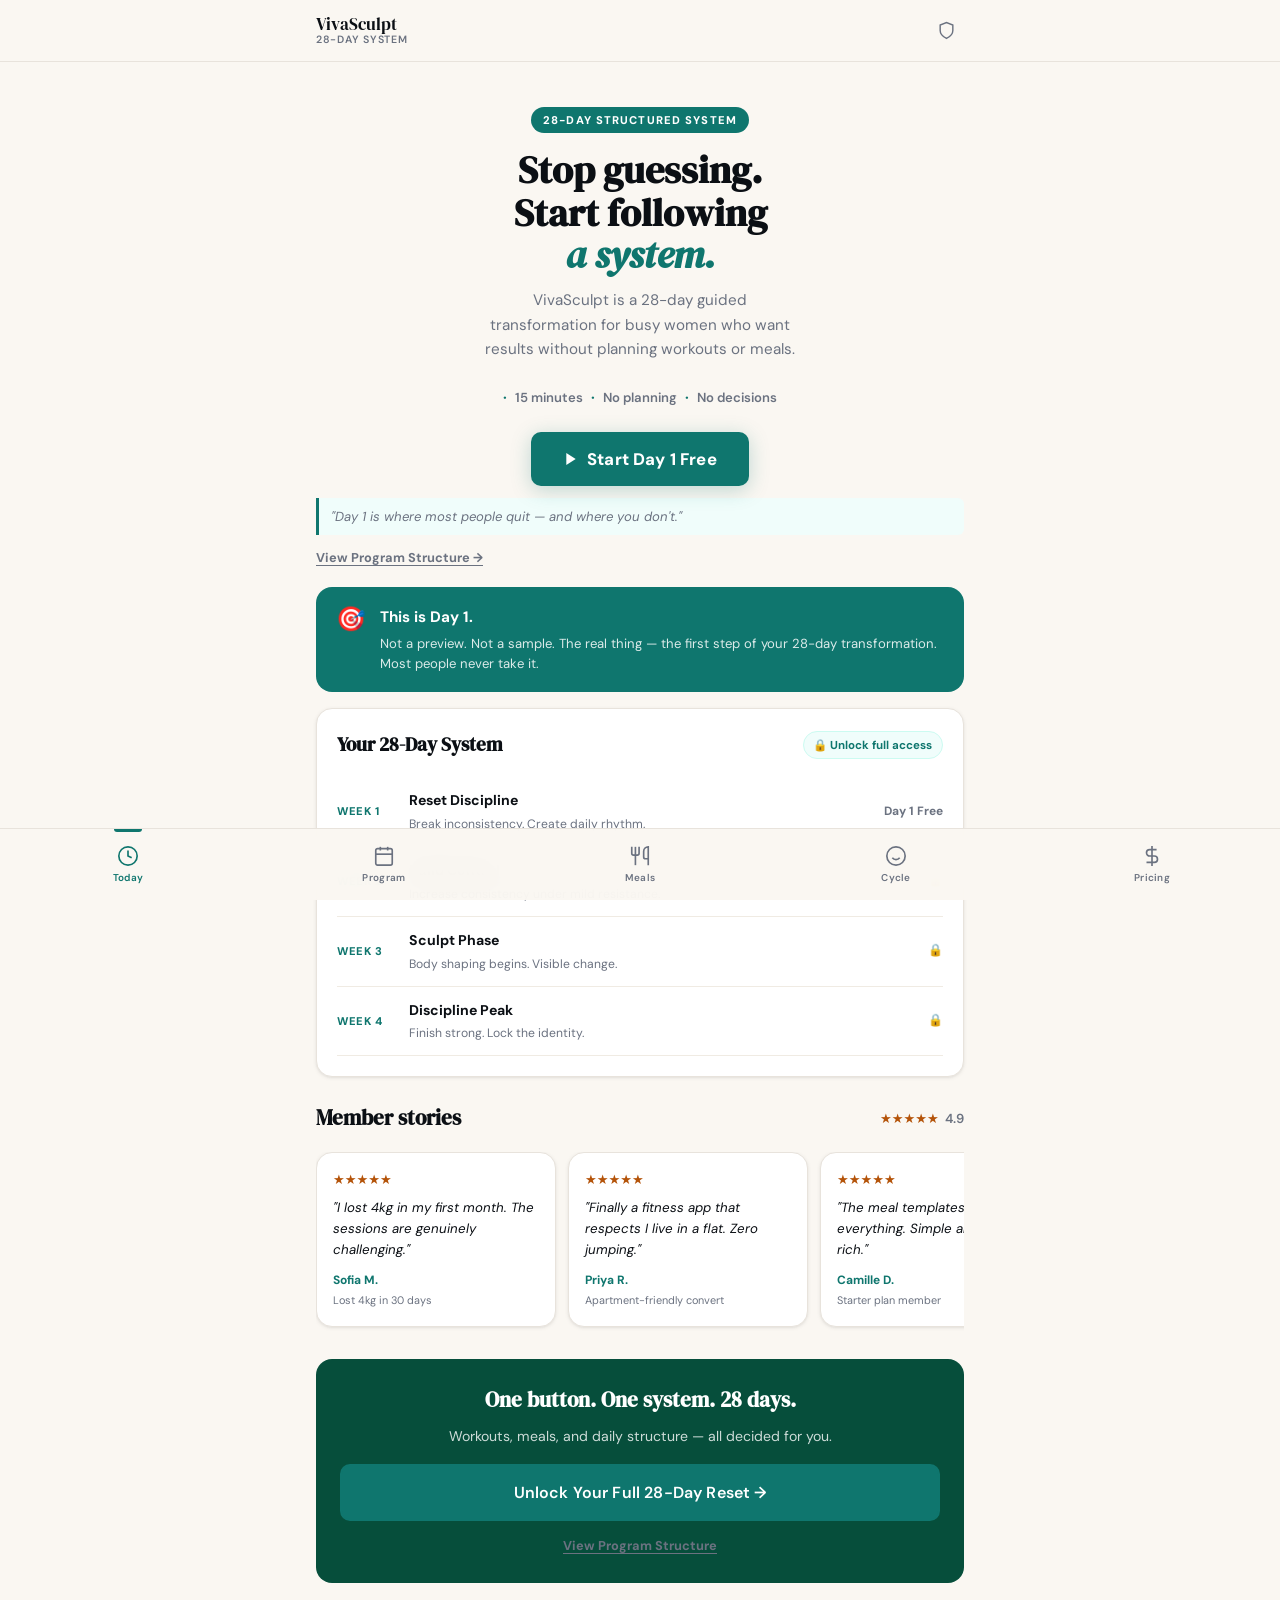
==== index.html @ a037b0b1 "Switching from emojis to image-based player" ====
<!DOCTYPE html>
<html lang="en">
<head>
  <meta charset="UTF-8" />
  <meta name="viewport" content="width=device-width, initial-scale=1.0, viewport-fit=cover" />
  <meta name="description" content="VivaSculpt Studio — 28-day guided body reset system for busy women." />
  <meta name="theme-color" content="#0F766E" />
  <meta name="apple-mobile-web-app-capable" content="yes" />
  <meta name="apple-mobile-web-app-status-bar-style" content="default" />
  <meta name="apple-mobile-web-app-title" content="VivaSculpt" />
  <link rel="manifest" href="manifest.webmanifest" />
  <link rel="apple-touch-icon" href="icons/icon-192.png" />
  <link rel="icon" type="image/png" href="icons/icon-192.png" />
  <link rel="shortcut icon" href="favicon.ico" />
  <link rel="preconnect" href="https://fonts.googleapis.com" />
  <link rel="preconnect" href="https://fonts.gstatic.com" crossorigin />
  <link href="https://fonts.googleapis.com/css2?family=DM+Sans:ital,opsz,wght@0,9..40,300;0,9..40,400;0,9..40,500;0,9..40,600;1,9..40,300&family=DM+Serif+Display:ital@0;1&display=swap" rel="stylesheet" />
  <link rel="stylesheet" href="styles.css" />
  <script async src="https://www.googletagmanager.com/gtag/js?id=G-6F484WZT92"></script>
  <script>window.dataLayer=window.dataLayer||[];function gtag(){dataLayer.push(arguments);}gtag('js',new Date());gtag('config','G-6F484WZT92');</script>
  <title>VivaSculpt Studio — 28-Day Body Reset System</title>
</head>
<body>

  <div id="pwa-banner" class="pwa-banner hidden">
    <div class="pwa-banner-inner">
      <img src="icons/icon-192.png" alt="" class="pwa-icon" aria-hidden="true" />
      <div class="pwa-text">
        <strong>Add to Home Screen</strong>
        <span id="pwa-ios-instructions" style="display:none">Tap <b>Share</b> ↑ then <b>"Add to Home Screen"</b></span>
        <span class="pwa-sub">Install for the best experience</span>
      </div>
      <button class="pwa-install-btn" id="pwa-install-btn">Install</button>
      <button class="pwa-dismiss" id="pwa-dismiss" aria-label="Dismiss">✕</button>
    </div>
  </div>

  <div id="trial-banner" class="trial-banner hidden" role="alert" aria-live="polite"></div>

  <header class="app-header">
    <div class="header-inner">
      <div class="logo">
        <img src="icons/icon-192.png" alt="VivaSculpt logo" style="width:44px;height:44px;object-fit:contain;display:block;border-radius:6px;flex-shrink:0;" onerror="this.style.display='none'" aria-hidden="true" />
        <div class="logo-text">
          <span class="logo-name">VivaSculpt</span>
          <span class="logo-tag">28-Day System</span>
        </div>
      </div>
      <div class="header-right">
        <div id="header-plan-badge" class="header-plan-badge hidden"></div>
        <button class="btn-icon" id="btn-security" aria-label="Security info">
          <svg width="19" height="19" viewBox="0 0 24 24" fill="none" stroke="currentColor" stroke-width="1.8" aria-hidden="true"><path d="M12 22s8-4 8-10V5l-8-3-8 3v7c0 6 8 10 8 10z"/></svg>
        </button>
      </div>
    </div>
  </header>

  <main class="app-main">

    <!-- TODAY -->
    <section id="tab-today" class="tab-section active" aria-label="Today">

      <!-- FREE VIEW -->
      <div id="free-today">
        <div class="hero-section">
          <div class="hero-eyebrow-tag">28-Day Structured System</div>
          <h1 class="hero-title">Stop guessing.<br>Start following<br><em>a system.</em></h1>
          <p class="hero-sub">VivaSculpt is a 28-day guided transformation for busy women who want results without planning workouts or meals.</p>

          <!-- Commitment hook -->
          <div class="commitment-hook">
            <span class="hook-dot">·</span> 15 minutes
            <span class="hook-dot">·</span> No planning
            <span class="hook-dot">·</span> No decisions
          </div>

          <!-- PRIMARY CTA -->
          <button class="btn-hero" id="btn-free-start">
            <svg width="16" height="16" viewBox="0 0 24 24" fill="currentColor" aria-hidden="true"><polygon points="5,3 19,12 5,21"/></svg>
            Start Day 1 Free
          </button>

          <!-- Identity framing -->
          <p class="hero-identity">"Day 1 is where most people quit — and where you don't."</p>

          <!-- Secondary CTA -->
          <button class="btn-secondary-cta" onclick="switchTab('program')">View Program Structure →</button>
        </div>

        <!-- Day 1 identity block -->
        <div class="day1-identity-block">
          <div class="d1-icon">🎯</div>
          <div class="d1-text">
            <strong>This is Day 1.</strong>
            <p>Not a preview. Not a sample. The real thing — the first step of your 28-day transformation. Most people never take it.</p>
          </div>
        </div>

        <div class="system-preview card">
          <div class="system-preview-header">
            <h2>Your 28-Day System</h2>
            <span class="lock-badge">🔒 Unlock full access</span>
          </div>
          <div id="week-previews"></div>
        </div>

        <div class="reviews-section">
          <div class="reviews-header">
            <h2 class="reviews-title">Member stories</h2>
            <div class="reviews-rating">★★★★★ <span>4.9</span></div>
          </div>
          <div class="reviews-track" id="reviews-track-free"></div>
        </div>

        <div class="cta-block">
          <h3>One button. One system. 28 days.</h3>
          <p>Workouts, meals, and daily structure — all decided for you.</p>
          <button class="btn-primary" onclick="switchTab('pricing')" style="width:100%;margin-top:1rem;padding:1rem;font-size:1rem;">
            Unlock Your Full 28-Day Reset →
          </button>
          <button class="btn-secondary-cta" onclick="switchTab('program')" style="margin-top:.6rem;width:100%">View Program Structure</button>
        </div>
      </div>

      <!-- PAID VIEW -->
      <div id="paid-today" class="hidden">

        <!-- Identity bar -->
        <div id="identity-bar" class="identity-bar"></div>

        <!-- Re-entry banner -->
        <div id="re-entry-banner" class="re-entry-banner hidden">
          <span style="font-size:1.4rem">💪</span>
          <div style="flex:1">
            <strong>Welcome back.</strong>
            <p id="re-entry-msg" style="font-size:.8rem;color:var(--text-muted);margin-top:.1rem">Pick up where you left off.</p>
          </div>
          <button onclick="document.getElementById('re-entry-banner').classList.add('hidden')" style="background:none;border:none;color:var(--emerald);font-weight:700;cursor:pointer;font-family:inherit;font-size:.85rem;white-space:nowrap">Resume →</button>
        </div>

        <!-- Progress -->
        <div class="progress-header">
          <div class="progress-meta">
            <span id="progress-day-label" class="progress-day">Day 1 of 28</span>
            <span id="progress-pct" class="progress-pct">0%</span>
          </div>
          <div class="progress-bar-wrap"><div class="progress-bar-fill" id="progress-bar-fill" style="width:0%"></div></div>
          <div class="week-label" id="week-label">Week 1 — Reset Discipline</div>
        </div>

        <!-- Streak -->
        <div class="streak-bar" id="streak-bar">
          <span class="streak-fire">🔥</span>
          <span id="streak-count">0</span>
          <span class="streak-text">days disciplined</span>
          <span id="missed-warning" class="missed-warning hidden">⚠️ Don't break your streak today</span>
        </div>

        <!-- Mission card -->
        <div class="mission-card" id="mission-card">
          <div class="mission-header">
            <div class="mission-day-num" id="mission-day-num">Day 1</div>
            <div class="mission-week-tag" id="mission-week-tag">Week 1 · Reset</div>
          </div>
          <div class="mission-title" id="mission-title">Full Body Reset</div>
          <div class="mission-meta">
            <span id="mission-duration">20 min</span>
            <span class="mission-dot">·</span>
            <span id="mission-tag">Full Body</span>
            <span class="mission-dot">·</span>
            <span id="mission-rounds">3 rounds</span>
          </div>
          <div class="mission-moves" id="mission-moves"></div>
          <div class="mission-meal" id="mission-meal"></div>
          <div class="mission-actions">
            <button class="btn-mission-start" id="btn-mission-start">
              <svg width="18" height="18" viewBox="0 0 24 24" fill="currentColor" aria-hidden="true"><polygon points="5,3 19,12 5,21"/></svg>
              Start Today's Session
            </button>
            <button class="btn-done-day" id="btn-done-day">✓ Mark as Done</button>
          </div>
        </div>

        <!-- Recovery day -->
        <div class="recovery-card hidden" id="recovery-card">
          <div class="recovery-icon">🧘</div>
          <div class="recovery-title" id="recovery-title">Active Recovery</div>
          <div class="recovery-desc" id="recovery-desc"></div>
          <div class="mission-meal" id="recovery-meal"></div>
          <button class="btn-done-day" id="btn-done-recovery" style="margin-top:1rem;width:100%">✓ Recovery Complete</button>
        </div>

        <!-- Completed state -->
        <div class="completed-card hidden" id="completed-card">
          <div style="font-size:3rem;margin-bottom:.5rem">✅</div>
          <div class="completed-title">Done for today.</div>
          <div class="completed-sub" id="completed-sub">Come back tomorrow.</div>
          <div class="streak-reward" id="streak-reward"></div>
        </div>

        <!-- Locked future days -->
        <div class="locked-preview" id="locked-preview"></div>
      </div>
    </section>

    <!-- PROGRAM -->
    <section id="tab-program" class="tab-section" aria-label="28-Day Program" hidden>
      <div class="section-hero">
        <div class="hero-eyebrow">The full system</div>
        <h1 class="section-title">28-Day<br><em>Program</em></h1>
        <p class="section-sub">One day. One mission. One path.</p>
      </div>
      <div id="program-view"></div>
    </section>

    <!-- MEALS -->
    <section id="tab-meals" class="tab-section" aria-label="Meals" hidden>
      <div class="section-hero">
        <div class="hero-eyebrow">Today's fuel</div>
        <h1 class="section-title">Meals</h1>
        <p class="section-sub">Protein-forward. Decided for you.</p>
      </div>
      <div class="safety-note" role="note"><strong>⚕️ Not medical advice.</strong> General wellness templates. Consult a healthcare professional for personalised nutrition guidance.</div>
      <div id="today-meal-highlight" class="card" style="margin-bottom:1rem;display:none"></div>
      <div class="plan-tabs" role="tablist">
        <button class="plan-tab active" data-plan="starter" role="tab">Starter Meals</button>
        <button class="plan-tab" data-plan="pro" role="tab">Pro Meals <span class="pro-only-tag">Pro</span></button>
      </div>
      <div id="meals-starter" class="meals-panel">
        <div class="meals-grid" id="meals-grid-starter"></div>
        <button class="btn-primary" id="btn-grocery-starter" style="width:100%;margin-top:.75rem">Generate Grocery List</button>
        <div class="card" id="grocery-list-starter" hidden></div>
      </div>
      <div id="meals-pro" class="meals-panel hidden">
        <div class="pro-gate" id="pro-meal-gate">
          <div class="pro-gate-icon">🌿</div>
          <h3>Pro 7-Day Meal Plans</h3>
          <p>28-day rotating menus with full macros and prep guides.</p>
          <button class="btn-primary" id="btn-upgrade-meals" style="margin-top:1rem">Upgrade to Pro — $29/mo</button>
        </div>
        <div id="meals-pro-content" class="hidden">
          <div class="meals-grid" id="meals-grid-pro"></div>
          <button class="btn-primary" id="btn-grocery-pro" style="width:100%;margin-top:.75rem">Generate Weekly Grocery List</button>
          <div class="card" id="grocery-list-pro" hidden></div>
        </div>
      </div>
      <div class="card fasting-card">
        <h3>🌙 Optional Gentle Fasting</h3>
        <p class="fasting-intro">Completely optional. Never force it.</p>
        <div class="fasting-table">
          <div class="fasting-row"><span class="fasting-week">Week 1</span><span class="fasting-window">12:12</span><span class="fasting-desc">Gentle entry</span></div>
          <div class="fasting-row"><span class="fasting-week">Week 2</span><span class="fasting-window">14:10</span><span class="fasting-desc">Extended window</span></div>
          <div class="fasting-row"><span class="fasting-week">Week 3+</span><span class="fasting-window">16:8</span><span class="fasting-desc">Only if earlier weeks felt easy</span></div>
        </div>
      </div>
    </section>

    <!-- CYCLE -->
    <section id="tab-cycle" class="tab-section" aria-label="Cycle" hidden>
      <div class="section-hero">
        <div class="hero-eyebrow">Know your body</div>
        <h1 class="section-title">Cycle<br><em>Calendar</em></h1>
        <p class="section-sub">Track your period. Predict your phases.</p>
      </div>
      <div id="current-phase-banner" class="current-phase-banner cpb-unknown">
        <div class="cpb-icon">📅</div>
        <div class="cpb-body"><div class="cpb-phase-name">No cycle data yet</div><div class="cpb-phase-desc">Tap days below to mark your period start.</div></div>
      </div>
      <div class="cycle-stats">
        <div class="cycle-stat"><div class="cycle-stat-num" id="stat-cycles">–</div><div class="cycle-stat-lbl">Cycles tracked</div></div>
        <div class="cycle-stat"><div class="cycle-stat-num" id="stat-cycle-len">–</div><div class="cycle-stat-lbl">Avg length</div></div>
        <div class="cycle-stat"><div class="cycle-stat-num" id="stat-marked">0</div><div class="cycle-stat-lbl">Days marked</div></div>
      </div>
      <div class="card" style="padding:1.25rem">
        <p class="cal-instructions">Tap any day to mark it as a period day 🩸 — tap again to unmark</p>
        <div class="cal-nav">
          <button class="cal-nav-btn" id="cal-prev" aria-label="Previous month"><svg width="16" height="16" viewBox="0 0 24 24" fill="none" stroke="currentColor" stroke-width="2.5" aria-hidden="true"><polyline points="15,18 9,12 15,6"/></svg></button>
          <div class="cal-month-label" id="cal-month-label">Month</div>
          <button class="cal-nav-btn" id="cal-next" aria-label="Next month"><svg width="16" height="16" viewBox="0 0 24 24" fill="none" stroke="currentColor" stroke-width="2.5" aria-hidden="true"><polyline points="9,18 15,12 9,6"/></svg></button>
        </div>
        <div class="cal-dow"><div class="cal-dow-item">Mo</div><div class="cal-dow-item">Tu</div><div class="cal-dow-item">We</div><div class="cal-dow-item">Th</div><div class="cal-dow-item">Fr</div><div class="cal-dow-item">Sa</div><div class="cal-dow-item">Su</div></div>
        <div class="cal-grid" id="cal-grid" role="grid"></div>
        <div class="phase-legend">
          <div class="legend-item"><div class="legend-dot marked"></div> Period (marked)</div>
          <div class="legend-item"><div class="legend-dot menstrual"></div> Menstrual</div>
          <div class="legend-item"><div class="legend-dot follicular"></div> Follicular</div>
          <div class="legend-item"><div class="legend-dot ovulation"></div> Ovulation</div>
          <div class="legend-item"><div class="legend-dot luteal"></div> Luteal</div>
        </div>
        <button id="cal-reset" style="margin-top:.85rem;width:100%;padding:.55rem;font-size:.75rem;color:var(--text-muted);background:none;border:1px solid var(--border);border-radius:var(--radius-xs);cursor:pointer;font-family:inherit;">🗑 Clear all cycle data</button>
      </div>
      <div class="next-period-card" id="next-period-card" style="display:none">
        <div class="npc-icon">🩸</div>
        <div><div class="npc-label">Next period predicted</div><div class="npc-date" id="npc-date">–</div><div class="npc-days" id="npc-days">–</div></div>
      </div>
      <div class="safety-note" style="margin-top:1rem"><strong>Not medical advice.</strong> For personal energy planning only.</div>
    </section>

    <!-- PRICING -->
    <section id="tab-pricing" class="tab-section" aria-label="Pricing" hidden>
      <div class="section-hero">
        <div class="hero-eyebrow">Simple, honest pricing</div>
        <h1 class="section-title">Choose<br><em>Your Plan</em></h1>
        <p class="section-sub">Cancel anytime. No hidden fees.</p>
      </div>
      <div id="active-plan-card" class="card active-plan-card hidden"></div>

      <!-- Tier positioning labels -->
      <div class="tier-intro">
        <div class="tier-pill free">Free → Awareness + identity shift</div>
        <div class="tier-pill starter">Starter → Structure (discipline system)</div>
        <div class="tier-pill pro">Pro → Intelligence (adaptive system)</div>
      </div>

      <div class="pricing-grid">
        <!-- STARTER -->
        <div class="plan-card" id="plan-starter">
          <div class="plan-badge trial-badge">7‑day free trial</div>
          <div class="plan-name">Starter</div>
          <div class="plan-price">$14<span>/mo</span></div>
          <div class="plan-subtitle">28-Day Structured System</div>
          <ul class="plan-features">
            <li><span class="fc">✓</span> Full 28-day cycle</li>
            <li><span class="fc">✓</span> Daily workout + meals</li>
            <li><span class="fc">✓</span> Streak system</li>
            <li><span class="fc">✓</span> Basic progress tracking</li>
            <li><span class="fc">✓</span> Cycle 1 — Foundation Reset</li>
          </ul>
          <p class="plan-positioning">"Follow the system. No thinking required."</p>
          <div class="subscribe-btns">
            <a href="https://www.paypal.com/webapps/billing/plans/subscribe?plan_id=P-1DD23981LB678535ENHKLPHI" class="btn-primary btn-subscribe" onclick="if(typeof gtag!=='undefined')gtag('event','subscribe_click',{plan:'starter'})">Subscribe — $14/mo</a>
            <p class="pay-note">Powered by PayPal · Cancel anytime</p>
          </div>
        </div>

        <!-- PRO — DOMINANT -->
        <div class="plan-card plan-card--pro plan-card--featured" id="plan-pro">
          <div class="plan-badge pro-badge">⭐ Best value</div>
          <div class="plan-name">Pro</div>
          <div class="plan-price">$29<span>/mo</span></div>
          <div class="pro-highlight">Adaptive Transformation System</div>
          <ul class="plan-features">
            <li><span class="fc pro-fc">✓</span> Everything in Starter</li>
            <li><span class="fc pro-fc">✓</span> Cycles 2–5 unlocked</li>
            <li><span class="fc pro-fc">✓</span> Adaptive difficulty</li>
            <li><span class="fc pro-fc">✓</span> AI-style progression</li>
            <li><span class="fc pro-fc">✓</span> Discipline score system</li>
            <li><span class="fc pro-fc">✓</span> Dynamic cycle upgrades</li>
          </ul>
          <p class="plan-positioning">"Your body adapts. So does your system."</p>
          <div class="subscribe-btns">
            <a href="https://www.paypal.com/webapps/billing/plans/subscribe?plan_id=P-4UP82455HM149604SNHKLU3Y" class="btn-primary btn-subscribe" onclick="if(typeof gtag!=='undefined')gtag('event','subscribe_click',{plan:'pro'})">Subscribe — $29/mo</a>
            <p class="pay-note">Powered by PayPal · Cancel anytime</p>
          </div>
        </div>
      </div>
      <div class="pricing-legal">Subscriptions renew automatically. Cancel before renewal to avoid charges. Starter trial renews at $14/mo. Pro at $29/mo immediately. Payments via PayPal.</div>
      <div class="faq-section"><h3 class="faq-title">Common questions</h3><div id="faq-list"></div></div>
      <div class="footer-links">
        <button class="link-btn" data-modal="terms">Terms</button><span>·</span>
        <button class="link-btn" data-modal="privacy">Privacy</button><span>·</span>
        <button class="link-btn" data-modal="regional">Regional</button><span>·</span>
        <a href="manage-subscription.html" class="link-btn">Manage Subscription</a><span>·</span>
        <button class="link-btn" onclick="window.location.href='mailto:hello@vivasculptstudioapp.com'">Contact</button>
      </div>
      <div class="copyright-bar">© <span id="copy-year"></span> VivaSculpt Studio. All rights reserved.<br><span>vivasculptstudioapp.com</span></div>
    </section>

  </main>

  <!-- TAB BAR -->
  <nav class="tab-bar" aria-label="Main navigation">
    <button class="tab-btn active" data-tab="today" aria-current="page">
      <svg width="22" height="22" viewBox="0 0 24 24" fill="none" stroke="currentColor" stroke-width="1.8" aria-hidden="true"><circle cx="12" cy="12" r="10"/><polyline points="12,6 12,12 16,14"/></svg>
      <span>Today</span>
    </button>
    <button class="tab-btn" data-tab="program">
      <svg width="22" height="22" viewBox="0 0 24 24" fill="none" stroke="currentColor" stroke-width="1.8" aria-hidden="true"><rect x="3" y="4" width="18" height="18" rx="2"/><line x1="16" y1="2" x2="16" y2="6"/><line x1="8" y1="2" x2="8" y2="6"/><line x1="3" y1="10" x2="21" y2="10"/></svg>
      <span>Program</span>
    </button>
    <button class="tab-btn" data-tab="meals">
      <svg width="22" height="22" viewBox="0 0 24 24" fill="none" stroke="currentColor" stroke-width="1.8" aria-hidden="true"><path d="M3 2v7c0 1.1.9 2 2 2h4a2 2 0 002-2V2"/><path d="M7 2v20"/><path d="M21 15V2a5 5 0 00-5 5v6c0 1.1.9 2 2 2h3zm0 0v7"/></svg>
      <span>Meals</span>
    </button>
    <button class="tab-btn" data-tab="cycle">
      <svg width="22" height="22" viewBox="0 0 24 24" fill="none" stroke="currentColor" stroke-width="1.8" aria-hidden="true"><circle cx="12" cy="12" r="10"/><path d="M8 14s1.5 2 4 2 4-2 4-2"/><line x1="9" y1="9" x2="9.01" y2="9"/><line x1="15" y1="9" x2="15.01" y2="9"/></svg>
      <span>Cycle</span>
    </button>
    <button class="tab-btn" data-tab="pricing">
      <svg width="22" height="22" viewBox="0 0 24 24" fill="none" stroke="currentColor" stroke-width="1.8" aria-hidden="true"><line x1="12" y1="1" x2="12" y2="23"/><path d="M17 5H9.5a3.5 3.5 0 000 7h5a3.5 3.5 0 010 7H6"/></svg>
      <span>Pricing</span>
    </button>
  </nav>

  <!-- PRE-WORKOUT COMMITMENT MODAL -->
  <div id="modal-commitment" class="modal-overlay modal-center" role="dialog" aria-modal="true" hidden>
    <div class="modal-box commitment-box" style="text-align:center">
      <div class="modal-emerald-bar" style="margin:0 auto 1rem"></div>
      <div style="font-size:2.5rem;margin-bottom:.5rem">🎯</div>
      <h2 style="margin-bottom:.5rem">You're about to start.</h2>
      <p style="color:var(--text-muted);margin-bottom:1.25rem">Day 1 is where most people quit. You're not most people.</p>
      <div class="commitment-facts">
        <div class="cf-item"><span class="cf-icon">⏱</span><span>15 minutes</span></div>
        <div class="cf-item"><span class="cf-icon">🧠</span><span>No planning needed</span></div>
        <div class="cf-item"><span class="cf-icon">🏠</span><span>No equipment</span></div>
        <div class="cf-item"><span class="cf-icon">✅</span><span>One decision only</span></div>
      </div>
      <button class="btn-primary" id="btn-commit-start" style="width:100%;padding:1rem;font-size:1rem;margin-top:1.25rem">
        I'm ready. Start Day 1.
      </button>
      <button class="btn-outline" data-close="modal-commitment" style="width:100%;margin-top:.6rem">Not now</button>
    </div>
  </div>

  <!-- WORKOUT PLAYER -->
  <div id="modal-workout" class="modal-overlay" role="dialog" aria-modal="true" aria-label="Workout" hidden>
    <div class="workout-player">
      <div class="player-header">
        <div id="player-round" class="player-round">Round 1 / 3</div>
        <div class="player-controls-top">
          <button class="btn-icon" id="btn-audio" aria-label="Toggle audio" aria-pressed="true">
            <svg id="icon-audio-on" width="20" height="20" viewBox="0 0 24 24" fill="none" stroke="currentColor" stroke-width="2" aria-hidden="true"><polygon points="11,5 6,9 2,9 2,15 6,15 11,19 11,5"/><path d="M19.07 4.93a10 10 0 010 14.14M15.54 8.46a5 5 0 010 7.07"/></svg>
            <svg id="icon-audio-off" width="20" height="20" viewBox="0 0 24 24" fill="none" stroke="currentColor" stroke-width="2" aria-hidden="true" style="display:none"><polygon points="11,5 6,9 2,9 2,15 6,15 11,19 11,5"/><line x1="23" y1="9" x2="17" y2="15"/><line x1="17" y1="9" x2="23" y2="15"/></svg>
          </button>
          <button class="btn-icon" id="btn-end-workout" aria-label="End workout">
            <svg width="20" height="20" viewBox="0 0 24 24" fill="none" stroke="currentColor" stroke-width="2" aria-hidden="true"><line x1="18" y1="6" x2="6" y2="18"/><line x1="6" y1="6" x2="18" y2="18"/></svg>
          </button>
        </div>
      </div>
      <div class="player-phase" id="player-phase">WORK</div>
      <div class="player-timer-wrap">
        <svg class="timer-ring" viewBox="0 0 120 120" aria-hidden="true">
          <circle class="ring-bg" cx="60" cy="60" r="54"/>
          <circle class="ring-fg" id="ring-fg" cx="60" cy="60" r="54"/>
        </svg>
        <div id="player-time" class="player-time">40</div>
      </div>
      <div id="player-move" class="player-move">Loading...</div>
      <div id="player-mod" class="player-mod"></div>
      <div class="player-next"><span class="next-label">Next:</span><span id="player-next-move" class="next-move">–</span></div>
      <div class="player-actions">
        <button class="btn-outline" id="btn-next-move">Skip →</button>
        <button class="btn-primary" id="btn-pause">Pause</button>
      </div>
    </div>
  </div>

  <!-- WORKOUT COMPLETE -->
  <div id="modal-complete" class="modal-overlay" role="dialog" aria-modal="true" hidden>
    <div class="modal-box" style="text-align:center">
      <div class="modal-emerald-bar"></div>
      <div style="font-size:3rem;margin:1rem 0">💪</div>
      <h2>Session Complete!</h2>
      <p>Rest 5 minutes. Drink water. You showed up today.</p>
      <button class="btn-primary" id="btn-complete-done" style="width:100%;margin-top:1.5rem">✓ Mark Day as Done</button>
    </div>
  </div>

  <!-- DAY DONE CELEBRATION -->
  <div id="modal-day-done" class="modal-overlay modal-center" role="dialog" aria-modal="true" hidden>
    <div class="modal-box" style="text-align:center">
      <div class="modal-emerald-bar" style="margin:0 auto 1rem"></div>
      <div style="font-size:3rem;margin:.5rem 0">✅</div>
      <h2 id="day-done-title">Done for today.</h2>
      <p id="day-done-message" style="margin:.5rem 0 1rem;color:var(--text-muted)"></p>
      <div id="day-done-streak" style="font-size:1.2rem;font-weight:800;color:var(--emerald);margin-bottom:1.5rem"></div>
      <button class="btn-primary" data-close="modal-day-done" style="width:100%">Continue →</button>
    </div>
  </div>

  <!-- PAYWALL -->
  <div id="modal-paywall" class="modal-overlay modal-center" role="dialog" aria-modal="true" hidden>
    <div class="modal-box" style="text-align:center">
      <div class="modal-emerald-bar" style="margin:0 auto 1rem"></div>
      <div style="font-size:2rem;margin-bottom:.5rem">🔒</div>
      <h2>Continue your transformation</h2>
      <p style="margin:.5rem 0 1.5rem;color:var(--text-muted)">Unlock the full 28-day system — workouts, meals, and structure decided for you.</p>
      <button class="btn-primary" onclick="closeModal('modal-paywall');switchTab('pricing')" style="width:100%;margin-bottom:.75rem">Unlock Full 28-Day System →</button>
      <button class="btn-outline" data-close="modal-paywall" style="width:100%">Maybe later</button>
    </div>
  </div>

  <!-- SECURITY -->
  <div id="modal-security" class="modal-overlay" role="dialog" aria-modal="true" hidden>
    <div class="modal-box modal-scroll">
      <button class="modal-close" aria-label="Close" data-close="modal-security"><svg width="20" height="20" viewBox="0 0 24 24" fill="none" stroke="currentColor" stroke-width="2" aria-hidden="true"><line x1="18" y1="6" x2="6" y2="18"/><line x1="6" y1="6" x2="18" y2="18"/></svg></button>
      <div class="modal-emerald-bar"></div>
      <h2>Security &amp; Data</h2>
      <ul class="policy-list">
        <li><strong>No passwords stored.</strong> We never ask for or store passwords.</li>
        <li><strong>No card data.</strong> Payments handled exclusively by PayPal.</li>
        <li><strong>Minimal storage.</strong> Only progress and cycle data stored locally in your browser.</li>
        <li><strong>No ad trackers.</strong> Google Analytics only — no Facebook Pixel or ad networks.</li>
        <li><strong>HTTPS enforced.</strong> All traffic encrypted via TLS.</li>
      </ul>
    </div>
  </div>

  <!-- TERMS -->
  <div id="modal-terms" class="modal-overlay" role="dialog" aria-modal="true" hidden>
    <div class="modal-box modal-scroll">
      <button class="modal-close" aria-label="Close" data-close="modal-terms"><svg width="20" height="20" viewBox="0 0 24 24" fill="none" stroke="currentColor" stroke-width="2" aria-hidden="true"><line x1="18" y1="6" x2="6" y2="18"/><line x1="6" y1="6" x2="18" y2="18"/></svg></button>
      <div class="modal-emerald-bar"></div>
      <h2>Terms of Service</h2>
      <div class="policy-disclaimer">Review with qualified legal counsel before publishing commercially.</div>
      <div class="policy-body">
        <p><strong>Effective:</strong> 1 January 2025 · <strong>Contact:</strong> hello@vivasculptstudioapp.com</p>
        <h3>1. Acceptance</h3><p>By using VivaSculpt Studio you agree to these Terms.</p>
        <h3>2. Eligibility</h3><p>You must be 18+ or have verifiable parental consent.</p>
        <h3>3. Health &amp; Fitness Disclaimer</h3><p>All content is for general wellness only — <strong>not medical advice</strong>. Consult a healthcare professional before starting any new exercise or diet programme. You participate at your own risk.</p>
        <h3>4. Subscriptions &amp; Billing</h3><p>Starter: 7-day free trial, then $14/month. Pro: $29/month, no trial. All payments via PayPal. Cancel anytime before renewal. No refunds for partial periods unless required by applicable law.</p>
        <h3>5. Intellectual Property</h3>
        <p>All content on VivaSculpt Studio — including but not limited to the 28-day programme structure, workout sequences, meal templates, cycle system, brand name, logo, copy, design, and underlying software — is the exclusive intellectual property of VivaSculpt Studio and is protected by applicable copyright, trademark, and intellectual property laws.</p>
        <p>You are granted a limited, non-exclusive, non-transferable, revocable personal licence to use the Service for your own personal, non-commercial purposes only. You may not:</p>
        <ul class="policy-list">
          <li>Copy, reproduce, or distribute any content without prior written permission</li>
          <li>Resell, sublicense, or commercialise any part of the Service</li>
          <li>Screenshot, record, or share programme content for commercial purposes</li>
          <li>Create derivative works based on our content or system structure</li>
          <li>Reverse-engineer or attempt to replicate the VivaSculpt system</li>
          <li>Use our content to train AI models or automated systems</li>
        </ul>
        <p>Violations may result in immediate account termination and legal action. To request commercial licensing, contact hello@vivasculptstudioapp.com.</p>
        <h3>6. DMCA &amp; Copyright Infringement</h3><p>If you believe any content on this platform infringes your copyright, contact hello@vivasculptstudioapp.com with: (a) identification of the copyrighted work; (b) identification of the infringing material; (c) your contact information; (d) a statement of good faith belief; (e) a statement of accuracy under penalty of perjury.</p>
        <h3>7. Acceptable Use</h3><p>Do not reproduce, resell, or circumvent access controls.</p>
        <h3>8. Limitation of Liability</h3><p>To the fullest extent permitted by law, VivaSculpt Studio shall not be liable for indirect or consequential damages. Total liability capped at 3 months of payments.</p>
        <h3>9. Governing Law &amp; Disputes</h3><p>These Terms are governed by applicable law. Any dispute shall first be attempted to be resolved by good-faith negotiation via hello@vivasculptstudioapp.com before any formal proceedings.</p>
        <h3>10. Contact</h3><p>hello@vivasculptstudioapp.com</p>
      </div>
    </div>
  </div>

  <!-- PRIVACY -->
  <div id="modal-privacy" class="modal-overlay" role="dialog" aria-modal="true" hidden>
    <div class="modal-box modal-scroll">
      <button class="modal-close" aria-label="Close" data-close="modal-privacy"><svg width="20" height="20" viewBox="0 0 24 24" fill="none" stroke="currentColor" stroke-width="2" aria-hidden="true"><line x1="18" y1="6" x2="6" y2="18"/><line x1="6" y1="6" x2="18" y2="18"/></svg></button>
      <div class="modal-emerald-bar"></div>
      <h2>Privacy Policy</h2>
      <div class="policy-disclaimer">Review with qualified legal counsel before publishing commercially.</div>
      <div class="policy-body">
        <p><strong>Effective:</strong> 1 January 2025 · <strong>Contact:</strong> hello@vivasculptstudioapp.com</p>
        <h3>Data We Collect</h3><p>Via PayPal: name, email, subscription status. Locally: progress, streak, cycle data in your browser only. Google Analytics: anonymised usage data (no personal identifiers).</p>
        <h3>How We Use It</h3><p>To deliver the Service and improve the product. We do not sell your data.</p>
        <h3>Your Rights</h3><p>Access, correct, or delete your data: hello@vivasculptstudioapp.com. Response within 30 days.</p>
      </div>
    </div>
  </div>

  <!-- REGIONAL -->
  <div id="modal-regional" class="modal-overlay" role="dialog" aria-modal="true" hidden>
    <div class="modal-box modal-scroll">
      <button class="modal-close" aria-label="Close" data-close="modal-regional"><svg width="20" height="20" viewBox="0 0 24 24" fill="none" stroke="currentColor" stroke-width="2" aria-hidden="true"><line x1="18" y1="6" x2="6" y2="18"/><line x1="6" y1="6" x2="18" y2="18"/></svg></button>
      <div class="modal-emerald-bar"></div>
      <h2>Regional Terms</h2>
      <div class="policy-disclaimer">Review with qualified legal counsel for your jurisdiction.</div>
      <div class="policy-body">
        <h3>🇪🇺 EU / EEA — GDPR</h3><p>Lawful basis: contract performance (Art. 6(1)(b)) and legitimate interests (Art. 6(1)(f)). Rights: Access · Rectification · Erasure · Portability · Objection. Complaints: edpb.europa.eu.</p>
        <h3>🇬🇧 UK — UK GDPR</h3><p>Rights mirror EU GDPR. Complaints: ICO at ico.org.uk.</p>
        <h3>🇺🇸 US — California CCPA/CPRA</h3><p>Rights: Know · Delete · Opt-out of sale (we do not sell data) · Correct · Non-discrimination. Requests responded within 45 days.</p>
        <h3>🌍 Auto-Renewal</h3><p>Cancel before next billing date via PayPal. Billing disputes: hello@vivasculptstudioapp.com within 30 days.</p>
      </div>
    </div>
  </div>

  <!-- CYCLE TRANSITION MODAL -->
  <div id="modal-cycle-transition" class="modal-overlay modal-center" role="dialog" aria-modal="true" hidden>
    <div class="modal-box cycle-transition-box" style="text-align:center">
      <div class="modal-emerald-bar" style="margin:0 auto 1rem"></div>
      <div class="ct-badge">CYCLE COMPLETE</div>
      <div style="font-size:3rem;margin:.75rem 0" id="ct-next-icon">🔥</div>
      <h2 style="margin-bottom:.25rem">Your transformation continues.</h2>
      <div class="ct-stats">
        <div class="ct-stat"><div class="ct-stat-num" id="ct-score">0</div><div class="ct-stat-lbl">Discipline Score</div></div>
        <div class="ct-stat"><div class="ct-stat-num" id="ct-streak">0</div><div class="ct-stat-lbl">Streak</div></div>
      </div>
      <div class="ct-next-block">
        <div class="ct-next-label">Next Level Unlocked</div>
        <div class="ct-next-name" id="ct-next-name">Sculpt+</div>
        <div class="ct-next-desc" id="ct-next-desc"></div>
      </div>
      <div id="ct-lock-msg" class="ct-lock" style="display:none">
        🔒 This cycle requires Pro. Upgrade to continue your transformation.
        <button id="ct-pro-btn" class="btn-primary" style="width:100%;margin-top:.75rem" onclick="closeModal('modal-cycle-transition');switchTab('pricing')">Upgrade to Pro →</button>
      </div>
      <button id="ct-start-btn" class="btn-primary" style="width:100%;margin-top:1rem" onclick="startNextCycle()">
        Start Next Cycle →
      </button>
      <button class="btn-outline" style="width:100%;margin-top:.5rem" onclick="closeModal('modal-cycle-transition')">
        Stay in current cycle
      </button>
    </div>
  </div>

  <script src="program-data.js"></script>
  <script src="cycles.js"></script>
  <script src="app.js"></script>
  <script src="calendar.js"></script>
  <script src="cycle-phase.js?v=1.2"></script>
  <script>
    if ('serviceWorker' in navigator) {
      window.addEventListener('load', function() {
        navigator.serviceWorker.register('service-worker.js')
          .then(function(r){ console.log('SW:', r.scope); })
          .catch(function(e){ console.warn('SW failed:', e); });
      });
    }
  </script>
</body>
</html>
---- styles.css ----
/* ═══════════════════════════════════════════════════
   VivaSculpt Studio – styles.css  (Premium Edition)
   Emerald · Cream · Near-black
   ═══════════════════════════════════════════════════ */

:root {
  --emerald:         #0F766E;
  --emerald-dark:    #0A5C56;
  --emerald-deeper:  #064E3B;
  --emerald-light:   #CCFBF1;
  --emerald-pale:    #F0FDFB;
  --emerald-mid:     #14B8A6;
  --bg:              #FAF7F2;
  --bg-card:         #FFFFFF;
  --bg-subtle:       #F5F2ED;
  --text:            #0B0F14;
  --text-muted:      #6B7280;
  --text-light:      #9CA3AF;
  --border:          #E8E3DC;
  --border-light:    #F0EBE3;
  --danger:          #DC2626;
  --gold:            #B45309;
  --gold-bg:         #FFFBEB;
  --gold-border:     #FDE68A;
  --shadow-xs:       0 1px 2px rgba(0,0,0,.05);
  --shadow-sm:       0 1px 4px rgba(0,0,0,.07), 0 1px 2px rgba(0,0,0,.04);
  --shadow-md:       0 4px 16px rgba(0,0,0,.09), 0 2px 4px rgba(0,0,0,.05);
  --shadow-lg:       0 16px 40px rgba(0,0,0,.12), 0 4px 8px rgba(0,0,0,.06);
  --shadow-emerald:  0 4px 20px rgba(15,118,110,.25);
  --radius-xs:       6px;
  --radius-sm:       10px;
  --radius-md:       16px;
  --radius-lg:       22px;
  --radius-xl:       28px;
  --ease:            cubic-bezier(.4,0,.2,1);
  --ease-spring:     cubic-bezier(.34,1.56,.64,1);
  --t:               .2s;
  --font-display:    'DM Serif Display', Georgia, serif;
  --font-body:       'DM Sans', system-ui, sans-serif;
  --header-h:        62px;
  --tabbar-h:        72px;
  --safe-b:          env(safe-area-inset-bottom, 0px);
  --max-w:           680px;
}

/* ── Reset ── */
*,*::before,*::after { box-sizing:border-box; margin:0; padding:0; }
html { font-size:16px; -webkit-text-size-adjust:100%; }
body {
  font-family: var(--font-body);
  background: var(--bg);
  color: var(--text);
  min-height: 100dvh;
  overflow-x: hidden;
  line-height: 1.65;
  -webkit-font-smoothing: antialiased;
}
img,svg { display:block; }
button { cursor:pointer; border:none; background:none; font-family:inherit; }
a { color:var(--emerald); }
ul { list-style:none; }

/* ── Trial banner ── */
.trial-banner {
  position:fixed; top:var(--header-h); left:0; right:0; z-index:90;
  background:var(--emerald); color:#fff;
  font-size:.8rem; font-weight:600; letter-spacing:.02em;
  text-align:center; padding:.5rem 1rem;
}
.trial-banner.hidden { display:none; }

/* ── Header ── */
.app-header {
  position:fixed; top:0; left:0; right:0;
  height:var(--header-h);
  background:rgba(250,247,242,.95);
  backdrop-filter:blur(16px);
  -webkit-backdrop-filter:blur(16px);
  border-bottom:1px solid var(--border);
  z-index:100;
}
.header-inner {
  max-width:var(--max-w); width:100%; margin:0 auto;
  padding:0 1rem; height:100%;
  display:flex; align-items:center; justify-content:space-between;
}
.logo { display:flex; align-items:center; gap:.65rem; }
.logo-mark { width:36px; height:36px; border-radius:var(--radius-xs); overflow:hidden; flex-shrink:0; }
.logo-img { width:36px; height:36px; object-fit:cover; border-radius:var(--radius-xs); }
.logo-text { display:flex; flex-direction:column; line-height:1.1; }
.logo-name { font-family:var(--font-display); font-size:1.08rem; color:var(--text); }
.logo-tag  { font-size:.66rem; color:var(--text-muted); font-weight:600; letter-spacing:.07em; text-transform:uppercase; }
.header-right { display:flex; align-items:center; gap:.5rem; }
.header-plan-badge {
  font-size:.7rem; font-weight:700; padding:.22rem .65rem;
  border-radius:999px; background:var(--emerald); color:#fff;
  letter-spacing:.04em; text-transform:uppercase;
}
.header-plan-badge.hidden { display:none; }

/* ── Icon button ── */
.btn-icon {
  width:36px; height:36px; border-radius:var(--radius-xs);
  display:flex; align-items:center; justify-content:center;
  color:var(--text-muted); transition:all var(--t) var(--ease);
}
.btn-icon:hover,.btn-icon:focus-visible {
  background:var(--emerald-pale); color:var(--emerald); outline:none;
}

/* ── Main ── */
.app-main {
  max-width:var(--max-w); margin:0 auto;
  padding:calc(var(--header-h) + 1.25rem) 1rem calc(var(--tabbar-h) + var(--safe-b) + 1.5rem);
}

/* ── Sections ── */
.tab-section { display:none; animation:fadeUp .24s var(--ease); }
.tab-section.active { display:block; }
@keyframes fadeUp { from{opacity:0;transform:translateY(8px)} to{opacity:1;transform:none} }

/* ── Section hero ── */
.section-hero { margin-bottom:1.75rem; }
.hero-eyebrow {
  font-size:.72rem; font-weight:700; letter-spacing:.1em; text-transform:uppercase;
  color:var(--emerald); margin-bottom:.4rem;
  display:flex; align-items:center; gap:.4rem;
}
.hero-eyebrow::before { content:''; width:18px; height:2px; background:var(--emerald); border-radius:1px; }
.section-title {
  font-family:var(--font-display); font-size:2.2rem; line-height:1.1;
  color:var(--text); margin-bottom:.4rem;
}
.section-title em { color:var(--emerald); font-style:italic; }
.section-sub { color:var(--text-muted); font-size:.92rem; }

/* ── Cards ── */
.card {
  background:var(--bg-card); border:1px solid var(--border);
  border-radius:var(--radius-md); padding:1.25rem;
  box-shadow:var(--shadow-sm); margin-bottom:1rem;
}

/* ── Session card ── */
.session-card { margin-bottom:1rem; }
.session-config { display:flex; flex-direction:column; gap:1.1rem; margin-bottom:1.5rem; }
.config-label {
  display:block; font-size:.73rem; font-weight:700;
  letter-spacing:.08em; text-transform:uppercase; color:var(--text-muted); margin-bottom:.5rem;
}
.pill-group { display:flex; gap:.45rem; flex-wrap:wrap; }
.pill {
  padding:.42rem .9rem; border-radius:999px;
  border:1.5px solid var(--border);
  font-size:.84rem; font-weight:500; color:var(--text-muted);
  background:var(--bg); transition:all var(--t) var(--ease);
  display:flex; align-items:center; gap:.3rem;
}
.pill:hover,.pill:focus-visible { border-color:var(--emerald); color:var(--emerald); outline:none; }
.pill.active { background:var(--emerald); border-color:var(--emerald); color:#fff; box-shadow:var(--shadow-emerald); }
.pill-hint { font-size:.7rem; opacity:.8; }

/* ── Buttons ── */
.btn-primary {
  display:inline-flex; align-items:center; justify-content:center; gap:.5rem;
  padding:.82rem 1.5rem; background:var(--emerald); color:#fff;
  border-radius:var(--radius-sm); font-size:.95rem; font-weight:600;
  border:2px solid var(--emerald); letter-spacing:.01em;
  transition:all var(--t) var(--ease); white-space:nowrap;
}
.btn-primary:hover,.btn-primary:focus-visible {
  background:var(--emerald-dark); border-color:var(--emerald-dark);
  transform:translateY(-1px); box-shadow:var(--shadow-emerald); outline:none;
}
.btn-primary:active { transform:none; }
.btn-start { width:100%; font-size:1rem; padding:.9rem; }
.btn-download { width:100%; text-decoration:none; }
.btn-paypal { width:100%; }

.btn-outline {
  display:inline-flex; align-items:center; justify-content:center; gap:.5rem;
  padding:.82rem 1.5rem; background:transparent; color:var(--emerald);
  border-radius:var(--radius-sm); font-size:.95rem; font-weight:600;
  border:2px solid var(--emerald); transition:all var(--t) var(--ease);
}
.btn-outline:hover,.btn-outline:focus-visible { background:var(--emerald-pale); outline:none; }

/* ── Stats row ── */
.stats-row {
  display:flex; align-items:center; justify-content:space-between;
  background:var(--bg-card); border:1px solid var(--border);
  border-radius:var(--radius-md); padding:1rem;
  box-shadow:var(--shadow-xs); margin-bottom:1.5rem;
}
.stat-item { text-align:center; flex:1; }
.stat-num { font-family:var(--font-display); font-size:1.4rem; color:var(--emerald); line-height:1; }
.stat-lbl { font-size:.68rem; font-weight:600; letter-spacing:.05em; text-transform:uppercase; color:var(--text-muted); margin-top:.2rem; }
.stat-divider { width:1px; height:32px; background:var(--border); }

/* ── Reviews ── */
.reviews-section { margin-bottom:1.5rem; }
.reviews-header { display:flex; align-items:center; justify-content:space-between; margin-bottom:1rem; }
.reviews-title { font-family:var(--font-display); font-size:1.3rem; }
.reviews-rating { font-size:.82rem; color:var(--gold); font-weight:600; }
.reviews-rating span { color:var(--text-muted); margin-left:.2rem; }
.reviews-track { display:flex; gap:.75rem; overflow-x:auto; padding-bottom:.5rem; scrollbar-width:none; -ms-overflow-style:none; }
.reviews-track::-webkit-scrollbar { display:none; }
.review-card {
  flex-shrink:0; width:240px; background:var(--bg-card);
  border:1px solid var(--border); border-radius:var(--radius-md);
  padding:1rem; box-shadow:var(--shadow-sm);
}
.review-stars { color:var(--gold); font-size:.82rem; margin-bottom:.5rem; }
.review-text { font-size:.83rem; color:var(--text); line-height:1.55; margin-bottom:.65rem; font-style:italic; }
.review-author { font-size:.75rem; font-weight:700; color:var(--emerald); }
.review-tag { font-size:.68rem; color:var(--text-muted); margin-top:.1rem; }

/* ── Trust row ── */
.trust-row {
  display:flex; gap:1rem; flex-wrap:wrap; justify-content:center;
  padding:.9rem 1rem; background:var(--emerald-pale);
  border:1px solid var(--emerald-light); border-radius:var(--radius-sm);
  margin-bottom:1rem;
}
.trust-item { display:flex; align-items:center; gap:.4rem; font-size:.8rem; font-weight:600; color:var(--emerald-dark); }

/* ── Info blocks ── */
.info-block {
  background:var(--emerald-pale); border:1px solid var(--emerald-light);
  border-radius:var(--radius-sm); padding:.9rem 1rem; margin-bottom:1rem; font-size:.87rem;
}
.info-block strong { color:var(--emerald); display:block; margin-bottom:.3rem; }
.emerald-border { border-left:3px solid var(--emerald); }

/* ── Accordion ── */
.accordion-card { padding:0; overflow:hidden; margin-bottom:1rem; }
.accordion-trigger {
  width:100%; display:flex; align-items:center; justify-content:space-between;
  padding:1.1rem 1.25rem; gap:1rem; text-align:left; font-family:inherit;
  color:var(--text); transition:background var(--t) var(--ease);
}
.accordion-trigger:hover,.accordion-trigger:focus-visible { background:var(--emerald-pale); outline:none; }
.accordion-trigger[aria-expanded="true"] .acc-arrow { transform:rotate(180deg); }
.acc-arrow { flex-shrink:0; color:var(--text-muted); transition:transform .25s var(--ease); }
.acc-header { display:flex; align-items:center; gap:.75rem; }
.acc-badge {
  font-size:.68rem; font-weight:700; letter-spacing:.05em; text-transform:uppercase;
  border-radius:999px; padding:.22rem .6rem; flex-shrink:0;
}
.acc-badge.low { background:var(--emerald-light); color:var(--emerald-dark); }
.acc-badge.classic { background:#FEE2E2; color:#991B1B; }
.acc-sub { font-size:.79rem; color:var(--text-muted); margin-top:.1rem; }
.accordion-body { padding:0 1.25rem 1.25rem; }
.workout-list { display:flex; flex-direction:column; gap:.55rem; }
.workout-item {
  display:flex; align-items:center; justify-content:space-between;
  gap:1rem; padding:.7rem .85rem;
  background:var(--bg-subtle); border-radius:var(--radius-sm);
  border:1px solid var(--border-light);
}
.workout-name { font-weight:600; font-size:.88rem; }
.workout-meta { font-size:.74rem; color:var(--text-muted); margin-top:.1rem; }
.workout-start {
  flex-shrink:0; padding:.38rem .8rem; font-size:.78rem; font-weight:700;
  background:var(--emerald); color:#fff; border-radius:var(--radius-xs);
  transition:background var(--t) var(--ease);
}
.workout-start:hover,.workout-start:focus-visible { background:var(--emerald-dark); outline:none; }

/* ── Plan tabs (meals) ── */
.plan-tabs {
  display:flex; gap:.5rem; margin-bottom:1rem;
  background:var(--bg-subtle); border-radius:var(--radius-sm);
  padding:.3rem; border:1px solid var(--border);
}
.plan-tab {
  flex:1; padding:.55rem; border-radius:var(--radius-xs);
  font-size:.84rem; font-weight:600; color:var(--text-muted);
  transition:all var(--t) var(--ease); display:flex; align-items:center; justify-content:center; gap:.4rem;
}
.plan-tab.active { background:var(--bg-card); color:var(--emerald); box-shadow:var(--shadow-xs); }
.pro-only-tag {
  font-size:.62rem; font-weight:700; padding:.12rem .4rem;
  border-radius:999px; background:var(--emerald); color:#fff; letter-spacing:.04em;
}
.meals-panel.hidden { display:none; }

/* ── Meals ── */
.safety-note {
  background:var(--gold-bg); border:1px solid var(--gold-border);
  border-radius:var(--radius-sm); padding:.7rem .9rem;
  font-size:.8rem; color:#92400E; margin-bottom:1rem;
}
.meals-grid { display:flex; flex-direction:column; gap:.85rem; }
.meal-card {
  background:var(--bg-card); border:1px solid var(--border);
  border-radius:var(--radius-md); padding:1.1rem;
  box-shadow:var(--shadow-sm); display:flex; gap:.9rem; align-items:flex-start;
  transition:box-shadow var(--t) var(--ease);
}
.meal-card:hover { box-shadow:var(--shadow-md); }
.meal-icon { font-size:2rem; flex-shrink:0; line-height:1; }
.meal-name { font-weight:700; font-size:.95rem; margin-bottom:.2rem; color:var(--text); }
.meal-desc { font-size:.82rem; color:var(--text-muted); line-height:1.55; margin-bottom:.45rem; }
.meal-macro { display:flex; gap:.4rem; flex-wrap:wrap; }
.macro-pill {
  font-size:.7rem; font-weight:700; padding:.15rem .5rem;
  border-radius:999px; background:var(--emerald-pale);
  color:var(--emerald-dark); border:1px solid var(--emerald-light);
}
.meal-day-label {
  font-size:.68rem; font-weight:700; letter-spacing:.06em; text-transform:uppercase;
  color:var(--emerald); margin-bottom:.5rem;
  display:flex; align-items:center; gap:.3rem;
}
.pro-gate {
  text-align:center; padding:2rem 1rem; background:var(--bg-card);
  border:1px solid var(--border); border-radius:var(--radius-md);
  box-shadow:var(--shadow-sm);
}
.pro-gate-icon { font-size:2.5rem; margin-bottom:.75rem; }
.pro-gate h3 { font-family:var(--font-display); font-size:1.3rem; margin-bottom:.5rem; }
.pro-gate p { font-size:.87rem; color:var(--text-muted); max-width:280px; margin:0 auto; }

/* ── Grocery list ── */
.grocery-section {
  font-size:.7rem; font-weight:700; letter-spacing:.07em; text-transform:uppercase;
  color:var(--emerald); margin:1rem 0 .4rem; display:block;
}
.grocery-grid { display:grid; grid-template-columns:1fr 1fr; gap:.25rem .5rem; }
.grocery-item {
  font-size:.84rem; padding:.28rem 0; border-bottom:1px solid var(--border-light);
  display:flex; align-items:center; gap:.4rem;
}
.grocery-item::before { content:'·'; color:var(--emerald); font-weight:900; }

/* ── Fasting ── */
.fasting-card { background:linear-gradient(135deg,#fff 0%,var(--emerald-pale) 100%); }
.fasting-card h3 { margin-bottom:.5rem; font-size:1rem; }
.fasting-intro { font-size:.86rem; color:var(--text-muted); margin-bottom:.9rem; }
.fasting-table { display:flex; flex-direction:column; gap:.5rem; }
.fasting-row { display:grid; grid-template-columns:68px 56px 1fr; gap:.5rem; align-items:center; font-size:.84rem; }
.fasting-week { font-weight:700; }
.fasting-window { font-family:var(--font-display); font-size:1.05rem; color:var(--emerald); }
.fasting-desc { color:var(--text-muted); font-size:.79rem; }

/* ── 7-day plan ── */
.day-plan { display:flex; flex-direction:column; gap:.55rem; margin-bottom:1.25rem; }
.day-item {
  background:var(--bg-card); border:1px solid var(--border);
  border-radius:var(--radius-sm); padding:.85rem 1rem;
  display:grid; grid-template-columns:72px 1fr auto;
  align-items:center; gap:.75rem; box-shadow:var(--shadow-xs);
  transition:box-shadow var(--t) var(--ease);
}
.day-item:hover { box-shadow:var(--shadow-sm); }
.day-label { font-size:.72rem; font-weight:700; letter-spacing:.05em; text-transform:uppercase; color:var(--text-muted); }
.day-workout { font-weight:600; font-size:.88rem; }
.day-desc { font-size:.75rem; color:var(--text-muted); margin-top:.1rem; }
.day-tag { font-size:.68rem; padding:.2rem .55rem; border-radius:999px; font-weight:700; white-space:nowrap; }
.day-tag.hiit { background:var(--emerald-light); color:var(--emerald-dark); }
.day-tag.rest { background:#F3F4F6; color:var(--text-muted); }
.day-tag.optional { background:#FEF9C3; color:#713F12; }

.kickstart-intro-card p { font-size:.9rem; color:var(--text-muted); }
.how-to-card h3 { font-size:.95rem; margin-bottom:.75rem; }
.how-to-list { padding-left:1.25rem; list-style:decimal; display:flex; flex-direction:column; gap:.5rem; }
.how-to-list li { font-size:.86rem; color:var(--text-muted); }
.how-to-list li strong { color:var(--text); }

/* ── Pricing ── */
.pricing-grid { display:grid; grid-template-columns:1fr 1fr; gap:1rem; margin-bottom:1rem; }
@media(max-width:420px){ .pricing-grid{ grid-template-columns:1fr; } }
.plan-card {
  background:var(--bg-card); border:1.5px solid var(--border);
  border-radius:var(--radius-md); padding:1.25rem 1.1rem;
  display:flex; flex-direction:column; gap:.7rem;
  box-shadow:var(--shadow-sm); position:relative; padding-top:2.4rem;
  transition:box-shadow var(--t) var(--ease);
}
.plan-card:hover { box-shadow:var(--shadow-md); }
.plan-card--pro {
  border-color:var(--emerald);
  background:linear-gradient(160deg,#fff 0%,var(--emerald-pale) 100%);
  box-shadow:var(--shadow-emerald);
}
.plan-badge {
  position:absolute; top:-1px; left:50%; transform:translateX(-50%);
  font-size:.65rem; font-weight:800; letter-spacing:.06em; text-transform:uppercase;
  padding:.22rem .7rem; border-radius:0 0 var(--radius-xs) var(--radius-xs); white-space:nowrap;
}
.trial-badge { background:var(--gold-bg); color:var(--gold); border:1px solid var(--gold-border); border-top:none; }
.pro-badge { background:var(--emerald); color:#fff; }
.plan-name { font-family:var(--font-display); font-size:1.35rem; }
.plan-price { font-size:1.65rem; font-weight:800; }
.plan-price span { font-size:.82rem; font-weight:400; color:var(--text-muted); }
.plan-features { display:flex; flex-direction:column; gap:.35rem; flex:1; }
.plan-features li { font-size:.8rem; color:var(--text-muted); display:flex; align-items:flex-start; gap:.4rem; }
.fc { color:var(--emerald); font-weight:700; flex-shrink:0; }
.pro-fc { color:var(--emerald-mid); }
.paypal-btn-wrap {
  min-height: 45px;
  display: flex;
  align-items: center;
  justify-content: center;
}
.paypal-btn-wrap:empty::after {
  content: 'Loading payment...';
  font-size: .78rem;
  color: var(--text-muted);
}
.plan-note { font-size:.68rem; color:var(--text-muted); text-align:center; }
.pricing-legal {
  font-size:.76rem; color:var(--text-muted); text-align:center;
  padding:1rem; background:var(--bg-subtle); border-radius:var(--radius-sm);
  border:1px solid var(--border); margin-bottom:1.25rem; line-height:1.6;
}
.active-plan-card { text-align:center; padding:1.1rem; background:var(--emerald-pale); border-color:var(--emerald-light); }
.active-plan-card.hidden { display:none; }

/* ── FAQ ── */
.faq-section { margin-bottom:1.5rem; }
.faq-title { font-family:var(--font-display); font-size:1.2rem; margin-bottom:.85rem; }
.faq-item { border-bottom:1px solid var(--border); }
.faq-trigger {
  width:100%; display:flex; align-items:center; justify-content:space-between;
  padding:.85rem 0; font-size:.87rem; font-weight:600; color:var(--text);
  text-align:left; font-family:inherit; gap:1rem;
  transition:color var(--t) var(--ease);
}
.faq-trigger:hover,.faq-trigger:focus-visible { color:var(--emerald); outline:none; }
.faq-trigger[aria-expanded="true"] { color:var(--emerald); }
.faq-trigger[aria-expanded="true"] .faq-arrow { transform:rotate(180deg); }
.faq-arrow { flex-shrink:0; color:var(--text-muted); transition:transform .22s var(--ease); }
.faq-body { font-size:.84rem; color:var(--text-muted); padding-bottom:.9rem; line-height:1.65; }

/* ── Footer links ── */
.footer-links { display:flex; flex-wrap:wrap; gap:.5rem .75rem; justify-content:center; padding-bottom:1rem; }
.link-btn { font-size:.78rem; color:var(--text-muted); text-decoration:none; font-family:inherit; transition:color .15s; }
.link-btn:hover,.link-btn:focus-visible { color:var(--emerald); outline:none; }
.footer-links span { color:var(--border); }

/* ── Tab bar ── */
.tab-bar {
  position:fixed; bottom:0; left:0; right:0;
  height:calc(var(--tabbar-h) + var(--safe-b));
  padding-bottom:var(--safe-b);
  background:rgba(250,247,242,.94);
  backdrop-filter:blur(16px); -webkit-backdrop-filter:blur(16px);
  border-top:1px solid var(--border);
  display:flex; align-items:stretch; z-index:100;
}
.tab-btn {
  flex:1; display:flex; flex-direction:column; align-items:center; justify-content:center;
  gap:.28rem; color:var(--text-muted); font-size:.62rem; font-weight:600;
  letter-spacing:.03em; transition:all var(--t) var(--ease); position:relative;
}
.tab-btn::after {
  content:''; position:absolute; top:0; left:50%; transform:translateX(-50%);
  width:0; height:2.5px; background:var(--emerald); border-radius:0 0 3px 3px;
  transition:width .25s var(--ease);
}
.tab-btn.active { color:var(--emerald); }
.tab-btn.active::after { width:28px; }
.tab-btn:hover,.tab-btn:focus-visible { color:var(--emerald); outline:none; }

/* ── Modals ── */
.modal-overlay {
  position:fixed; inset:0; z-index:200;
  background:rgba(11,15,20,.55); backdrop-filter:blur(6px);
  display:flex; align-items:flex-end; justify-content:center;
  animation:overlayIn .2s var(--ease);
}
.modal-overlay[hidden] { display:none; }
.modal-center { align-items:center; padding:1rem; }
@keyframes overlayIn { from{opacity:0} to{opacity:1} }

.modal-box {
  background:var(--bg-card);
  border-radius:var(--radius-xl) var(--radius-xl) 0 0;
  padding:1.75rem 1.5rem calc(1.75rem + var(--safe-b));
  width:100%; max-width:540px; position:relative;
  animation:slideUp .3s var(--ease-spring);
  max-height:90dvh; overflow-y:auto;
}
.modal-center .modal-box {
  border-radius:var(--radius-xl);
  padding:1.75rem 1.5rem; max-height:90dvh;
}
@keyframes slideUp { from{transform:translateY(40px);opacity:0} to{transform:none;opacity:1} }
.modal-box h2 { font-family:var(--font-display); font-size:1.55rem; margin-bottom:.75rem; }
.modal-box p { font-size:.88rem; color:var(--text-muted); line-height:1.65; }
.modal-scroll { display:flex; flex-direction:column; }
.modal-emerald-bar { width:36px; height:3px; background:var(--emerald); border-radius:999px; margin-bottom:1.1rem; }
.modal-close {
  position:absolute; top:1.1rem; right:1.1rem;
  width:32px; height:32px; border-radius:var(--radius-xs);
  display:flex; align-items:center; justify-content:center;
  color:var(--text-muted); transition:all var(--t) var(--ease);
}
.modal-close:hover,.modal-close:focus-visible { background:var(--bg-subtle); color:var(--text); outline:none; }

/* ── Policy content ── */
.policy-disclaimer {
  background:var(--gold-bg); border:1px solid var(--gold-border);
  border-radius:var(--radius-xs); padding:.6rem .85rem;
  font-size:.78rem; color:#92400E; margin-bottom:1rem;
}
.policy-body h3 { font-size:.88rem; font-weight:700; color:var(--emerald); margin:1rem 0 .35rem; }
.policy-body p { font-size:.83rem; margin-bottom:.5rem; }
.policy-list { padding-left:1rem; }
.policy-list li { font-size:.83rem; color:var(--text-muted); margin-bottom:.35rem; list-style:disc; }

/* ── Workout player ── */
.workout-player {
  background:var(--bg-card);
  border-radius:var(--radius-xl) var(--radius-xl) 0 0;
  padding:1.5rem 1.5rem calc(1.5rem + var(--safe-b));
  width:100%; max-width:540px;
  animation:slideUp .3s var(--ease-spring);
  display:flex; flex-direction:column; gap:.7rem;
}
.player-header { display:flex; align-items:center; justify-content:space-between; }
.player-round { font-size:.76rem; font-weight:700; letter-spacing:.06em; text-transform:uppercase; color:var(--text-muted); }
.player-controls-top { display:flex; gap:.4rem; }
.player-phase { text-align:center; font-size:.7rem; font-weight:900; letter-spacing:.18em; text-transform:uppercase; color:var(--emerald); }
.player-phase.rest-phase { color:var(--text-muted); }
.player-timer-wrap { position:relative; width:140px; height:140px; margin:0 auto; }
.timer-ring { width:140px; height:140px; transform:rotate(-90deg); }
.ring-bg { fill:none; stroke:var(--border); stroke-width:8; }
.ring-fg { fill:none; stroke:var(--emerald); stroke-width:8; stroke-linecap:round; stroke-dasharray:339.3; stroke-dashoffset:0; transition:stroke-dashoffset .5s linear,stroke .3s; }
.ring-fg.rest-ring { stroke:var(--text-light); }
.player-time { position:absolute; inset:0; display:flex; align-items:center; justify-content:center; font-family:var(--font-display); font-size:2.6rem; color:var(--text); }
.player-move { text-align:center; font-family:var(--font-display); font-size:1.75rem; color:var(--text); }
.player-mod { text-align:center; font-size:.8rem; color:var(--emerald); font-weight:500; min-height:1.2em; }
.player-next { text-align:center; font-size:.8rem; color:var(--text-muted); display:flex; align-items:center; justify-content:center; gap:.35rem; }
.next-label { font-weight:700; }
.next-move { color:var(--text); }
.player-actions { display:grid; grid-template-columns:1fr 1fr; gap:.75rem; }

/* ── Helpers ── */
.hidden { display:none !important; }
.helper-text { font-size:.78rem; color:var(--text-muted); }
:focus-visible { outline:2px solid var(--emerald); outline-offset:2px; }

@media(max-width:360px){
  .section-title{ font-size:1.75rem; }
  .pricing-grid{ grid-template-columns:1fr; }
}
@media(min-width:540px){
  .modal-overlay{ align-items:center; padding:1rem; }
  .modal-box{ border-radius:var(--radius-xl); padding:2rem; }
  .workout-player{ border-radius:var(--radius-xl); }
}
/* ═══════════════════════════════════════════════════
   VivaSculpt – Cycle Calendar Styles
   calendar-styles.css
   ═══════════════════════════════════════════════════ */

/* ── Calendar header ── */
.cal-nav {
  display:flex; align-items:center; justify-content:space-between;
  margin-bottom:1rem;
}
.cal-nav-btn {
  width:36px; height:36px; border-radius:var(--radius-xs);
  display:flex; align-items:center; justify-content:center;
  color:var(--text-muted); border:1px solid var(--border);
  background:var(--bg-card); cursor:pointer;
  transition:all .18s var(--ease);
}
.cal-nav-btn:hover { border-color:var(--emerald); color:var(--emerald); }
.cal-month-label { font-family:var(--font-display); font-size:1.15rem; color:var(--text); }

/* ── Day-of-week headers ── */
.cal-dow {
  display:grid; grid-template-columns:repeat(7,1fr);
  margin-bottom:.35rem;
}
.cal-dow-item {
  text-align:center; font-size:.68rem; font-weight:700;
  letter-spacing:.06em; text-transform:uppercase; color:var(--text-muted);
  padding:.3rem 0;
}

/* ── Calendar grid ── */
.cal-grid {
  display:grid; grid-template-columns:repeat(7,1fr);
  gap:3px;
}
.cal-day {
  aspect-ratio:1; border-radius:50%;
  display:flex; align-items:center; justify-content:center;
  font-size:.82rem; font-weight:500; cursor:pointer;
  position:relative; transition:all .15s var(--ease);
  color:var(--text);
  -webkit-tap-highlight-color:transparent;
}
.cal-day:hover { background:var(--emerald-pale); }
.cal-day.empty { cursor:default; pointer-events:none; }
.cal-day.today {
  font-weight:800; color:var(--emerald);
}
.cal-day.today::after {
  content:''; position:absolute; bottom:3px; left:50%;
  transform:translateX(-50%); width:4px; height:4px;
  border-radius:50%; background:var(--emerald);
}

/* Phase colours */
.cal-day.phase-menstrual { background:#FEE2E2; color:#991B1B; }
.cal-day.phase-menstrual:hover { background:#FECACA; }
.cal-day.phase-follicular { background:#DCFCE7; color:#166534; }
.cal-day.phase-follicular:hover { background:#BBF7D0; }
.cal-day.phase-ovulation { background:#FEF9C3; color:#713F12; }
.cal-day.phase-ovulation:hover { background:#FEF08A; }
.cal-day.phase-luteal { background:#EDE9FE; color:#5B21B6; }
.cal-day.phase-luteal:hover { background:#DDD6FE; }

/* Marked menstrual day (user-set) */
.cal-day.marked-menstrual {
  background:#FCA5A5; color:#7F1D1D; font-weight:800;
  box-shadow:0 0 0 2px #EF4444;
}
.cal-day.marked-menstrual:hover { background:#F87171; }

/* Today with phase */
.cal-day.today.phase-menstrual,
.cal-day.today.phase-follicular,
.cal-day.today.phase-ovulation,
.cal-day.today.phase-luteal { font-weight:800; }

/* ── Phase legend ── */
.phase-legend {
  display:grid; grid-template-columns:1fr 1fr;
  gap:.5rem; margin-top:.85rem;
}
.legend-item {
  display:flex; align-items:center; gap:.45rem;
  font-size:.78rem; color:var(--text-muted);
}
.legend-dot {
  width:10px; height:10px; border-radius:50%; flex-shrink:0;
}
.legend-dot.menstrual { background:#FCA5A5; }
.legend-dot.follicular { background:#86EFAC; }
.legend-dot.ovulation { background:#FDE047; }
.legend-dot.luteal { background:#C4B5FD; }
.legend-dot.marked { background:#EF4444; box-shadow:0 0 0 2px #EF4444; }

/* ── Current phase banner ── */
.current-phase-banner {
  border-radius:var(--radius-md); padding:1rem 1.25rem;
  display:flex; align-items:center; gap:.85rem;
  margin-bottom:1rem; border:1px solid var(--border);
  background:var(--bg-card); box-shadow:var(--shadow-sm);
}
.cpb-icon { font-size:2rem; flex-shrink:0; }
.cpb-body 
.cpb-phase-name {
  font-weight:800; font-size:.95rem; margin-bottom:.15rem;
}
.cpb-phase-desc { font-size:.8rem; color:var(--text-muted); line-height:1.5; }
.cpb-day-count {
  font-size:.72rem; font-weight:700; padding:.2rem .55rem;
  border-radius:999px; margin-top:.35rem; display:inline-block;
}

/* Phase banner colours */
.cpb-menstrual { background:#FFF1F2; border-color:#FECACA; }
.cpb-menstrual .cpb-phase-name { color:#991B1B; }
.cpb-menstrual .cpb-day-count { background:#FEE2E2; color:#991B1B; }
.cpb-follicular { background:#F0FDF4; border-color:#BBF7D0; }
.cpb-follicular .cpb-phase-name { color:#166534; }
.cpb-follicular .cpb-day-count { background:#DCFCE7; color:#166534; }
.cpb-ovulation { background:#FEFCE8; border-color:#FEF08A; }
.cpb-ovulation .cpb-phase-name { color:#713F12; }
.cpb-ovulation .cpb-day-count { background:#FEF9C3; color:#713F12; }
.cpb-luteal { background:#F5F3FF; border-color:#DDD6FE; }
.cpb-luteal .cpb-phase-name { color:#5B21B6; }
.cpb-luteal .cpb-day-count { background:#EDE9FE; color:#5B21B6; }
.cpb-unknown { background:var(--bg-subtle); border-color:var(--border); }
.cpb-unknown .cpb-phase-name { color:var(--text); }

/* ── Cycle stats row ── */
.cycle-stats {
  display:grid; grid-template-columns:repeat(3,1fr);
  gap:.6rem; margin-bottom:1rem;
}
.cycle-stat {
  background:var(--bg-card); border:1px solid var(--border);
  border-radius:var(--radius-sm); padding:.7rem .5rem;
  text-align:center; box-shadow:var(--shadow-xs);
}
.cycle-stat-num { font-family:var(--font-display); font-size:1.4rem; color:var(--emerald); line-height:1; }
.cycle-stat-lbl { font-size:.65rem; font-weight:700; letter-spacing:.05em; text-transform:uppercase; color:var(--text-muted); margin-top:.2rem; }

/* ── Instructions ── */
.cal-instructions {
  font-size:.78rem; color:var(--text-muted); text-align:center;
  padding:.65rem; background:var(--emerald-pale);
  border:1px solid var(--emerald-light); border-radius:var(--radius-xs);
  margin-bottom:.85rem;
}

/* ── Next period prediction ── */
.next-period-card {
  background:linear-gradient(135deg, #FFF1F2 0%, #fff 100%);
  border:1px solid #FECACA; border-radius:var(--radius-md);
  padding:1rem 1.25rem; margin-top:.85rem;
  display:flex; align-items:center; gap:.85rem;
}
.npc-icon { font-size:1.6rem; flex-shrink:0; }
.npc-label { font-size:.72rem; font-weight:700; text-transform:uppercase; letter-spacing:.06em; color:#991B1B; margin-bottom:.2rem; }
.npc-date { font-family:var(--font-display); font-size:1.1rem; color:var(--text); }
.npc-days { font-size:.78rem; color:var(--text-muted); margin-top:.1rem; }

/* ── Tap feedback ── */
@keyframes tapPulse {
  0% { transform:scale(1); }
  50% { transform:scale(1.25); }
  100% { transform:scale(1); }
}
.cal-day.tap-pulse { animation:tapPulse .2s ease; }
/* ═══════════════════════════════════════════════════
   VivaSculpt – Cycle & Mood Daily Protocol
   Add to styles.css
   ═══════════════════════════════════════════════════ */

/* ── Protocol Tab ── */
.protocol-wrap { display:flex; flex-direction:column; gap:0; }

/* Mood selector */
.mood-row {
  display:flex; gap:.6rem; justify-content:center;
  margin-bottom:1.25rem;
}
.mood-btn {
  width:64px; height:64px; border-radius:50%;
  font-size:1.8rem; display:flex; align-items:center; justify-content:center;
  border:2.5px solid var(--border); background:var(--bg-card);
  transition:all .2s var(--ease); cursor:pointer; flex-direction:column; gap:2px;
}
.mood-btn span.mood-lbl { font-size:.58rem; font-weight:700; color:var(--text-muted); letter-spacing:.04em; text-transform:uppercase; }
.mood-btn.active { border-color:var(--emerald); background:var(--emerald-pale); transform:scale(1.1); box-shadow:var(--shadow-emerald); }
.mood-btn:hover { border-color:var(--emerald); }

/* Phase selector */
.phase-row {
  display:grid; grid-template-columns:repeat(4,1fr); gap:.5rem; margin-bottom:1.5rem;
}
.phase-btn {
  padding:.6rem .3rem; border-radius:var(--radius-sm);
  border:1.5px solid var(--border); background:var(--bg-card);
  font-size:.68rem; font-weight:700; text-transform:uppercase; letter-spacing:.05em;
  color:var(--text-muted); text-align:center; cursor:pointer;
  transition:all .2s var(--ease); display:flex; flex-direction:column; align-items:center; gap:.25rem;
}
.phase-btn .phase-icon { font-size:1.3rem; }
.phase-btn.active { border-color:var(--emerald); background:var(--emerald); color:#fff; }
.phase-btn:hover:not(.active) { border-color:var(--emerald); color:var(--emerald); }

/* Today card */
.today-protocol {
  background:var(--bg-card); border:1px solid var(--border);
  border-radius:var(--radius-lg); overflow:hidden;
  box-shadow:var(--shadow-md); margin-bottom:1rem;
  animation:fadeUp .3s var(--ease);
}
.protocol-header {
  background:var(--emerald); padding:1rem 1.25rem;
  display:flex; align-items:center; gap:.75rem;
}
.protocol-header-icon { font-size:1.5rem; }
.protocol-header-text { color:#fff; }
.protocol-header-title { font-family:var(--font-display); font-size:1.1rem; line-height:1.2; }
.protocol-header-sub { font-size:.75rem; opacity:.85; margin-top:.1rem; }
.protocol-body { padding:1.1rem 1.25rem; display:flex; flex-direction:column; gap:.85rem; }

.protocol-block {
  display:flex; gap:.75rem; align-items:flex-start;
  padding:.75rem; background:var(--bg-subtle);
  border-radius:var(--radius-sm); border:1px solid var(--border-light);
}
.protocol-block-icon { font-size:1.4rem; flex-shrink:0; line-height:1; }
.protocol-block-content 
.protocol-block-label {
  font-size:.68rem; font-weight:800; letter-spacing:.08em; text-transform:uppercase;
  color:var(--emerald); margin-bottom:.2rem;
}
.protocol-block-title { font-weight:700; font-size:.95rem; margin-bottom:.15rem; }
.protocol-block-desc { font-size:.8rem; color:var(--text-muted); line-height:1.5; }

/* START button */
.btn-start-protocol {
  width:100%; padding:1.1rem; font-size:1.1rem; font-weight:800;
  background:var(--emerald); color:#fff; border:none; border-radius:var(--radius-md);
  cursor:pointer; letter-spacing:.03em; transition:all .2s var(--ease);
  display:flex; align-items:center; justify-content:center; gap:.6rem;
  box-shadow:var(--shadow-emerald);
}
.btn-start-protocol:hover { background:var(--emerald-dark); transform:translateY(-2px); box-shadow:0 8px 24px rgba(15,118,110,.35); }
.btn-start-protocol:active { transform:none; }

/* ── Full-screen workout player (protocol mode) ── */
.protocol-player {
  position:fixed; inset:0; z-index:500;
  background:var(--emerald-deeper);
  display:flex; flex-direction:column;
  align-items:center; justify-content:center;
  padding:2rem 1.5rem;
  animation:fadeIn .3s ease;
}
.protocol-player.hidden { display:none; }
.pp-phase { font-size:.72rem; font-weight:800; letter-spacing:.2em; text-transform:uppercase; color:rgba(255,255,255,.6); margin-bottom:.5rem; }
.pp-move { font-family:var(--font-display); font-size:2.2rem; color:#fff; text-align:center; margin-bottom:.5rem; line-height:1.2; }
.pp-mod { font-size:.85rem; color:rgba(255,255,255,.7); text-align:center; margin-bottom:1.5rem; }
.pp-timer-wrap { position:relative; width:160px; height:160px; margin:0 auto 1.5rem; }
.pp-ring { width:160px; height:160px; transform:rotate(-90deg); }
.pp-ring-bg { fill:none; stroke:rgba(255,255,255,.15); stroke-width:10; }
.pp-ring-fg { fill:none; stroke:#fff; stroke-width:10; stroke-linecap:round; stroke-dasharray:452; stroke-dashoffset:0; transition:stroke-dashoffset .5s linear; }
.pp-time { position:absolute; inset:0; display:flex; align-items:center; justify-content:center; font-family:var(--font-display); font-size:3rem; color:#fff; }
.pp-next { font-size:.82rem; color:rgba(255,255,255,.6); text-align:center; margin-bottom:1.5rem; }
.pp-next strong { color:#fff; }
.pp-actions { display:grid; grid-template-columns:1fr 1fr; gap:.75rem; width:100%; max-width:340px; }
.pp-btn-pause {
  padding:.8rem; background:rgba(255,255,255,.15); color:#fff;
  border:1.5px solid rgba(255,255,255,.3); border-radius:var(--radius-sm);
  font-weight:700; font-size:.95rem; cursor:pointer; transition:background .2s;
}
.pp-btn-pause:hover { background:rgba(255,255,255,.25); }
.pp-btn-end {
  padding:.8rem; background:rgba(255,255,255,.1); color:rgba(255,255,255,.7);
  border:1.5px solid rgba(255,255,255,.2); border-radius:var(--radius-sm);
  font-weight:600; font-size:.95rem; cursor:pointer;
}
.pp-round { font-size:.75rem; color:rgba(255,255,255,.5); text-align:center; margin-top:.75rem; }

/* ── Post-action screen ── */
.post-action {
  position:fixed; inset:0; z-index:500;
  background:var(--emerald-deeper);
  display:flex; flex-direction:column;
  align-items:center; justify-content:center;
  padding:2rem; text-align:center;
  animation:fadeIn .4s ease;
}
.post-action.hidden { display:none; }
.post-done { font-size:4rem; margin-bottom:.5rem; }
.post-title { font-family:var(--font-display); font-size:2rem; color:#fff; margin-bottom:.5rem; }
.post-streak { font-size:1rem; color:rgba(255,255,255,.7); margin-bottom:1.5rem; }
.post-message { font-size:1.05rem; color:#fff; font-style:italic; margin-bottom:2rem; font-family:var(--font-display); max-width:280px; line-height:1.4; }
.post-done-btn {
  padding:.9rem 2.5rem; background:#fff; color:var(--emerald-deeper);
  border:none; border-radius:var(--radius-sm); font-weight:800; font-size:1rem;
  cursor:pointer; transition:opacity .2s;
}
.post-done-btn:hover { opacity:.9; }

/* ── Subscribe buttons ── */
.subscribe-btns { display:flex; flex-direction:column; gap:.5rem; margin-top:.25rem; }
.btn-subscribe {
  display:flex; align-items:center; justify-content:center;
  gap:.5rem; text-decoration:none; width:100%;
}
.pay-methods {
  display:flex; align-items:center; justify-content:center;
  gap:.3rem; flex-wrap:wrap;
}
.pay-method {
  font-size:.68rem; font-weight:700; color:var(--text-muted);
  background:var(--bg-subtle); border:1px solid var(--border);
  padding:.15rem .45rem; border-radius:4px; letter-spacing:.02em;
}
.pay-method-dot { font-size:.6rem; color:var(--border); }
.pay-note {
  font-size:.68rem; color:var(--text-muted);
  text-align:center; line-height:1.4;
}

/* ── Copyright bar ── */
.copyright-bar {
  text-align:center; padding:1rem;
  font-size:.72rem; color:var(--text-muted);
  border-top:1px solid var(--border);
  margin-top:.5rem; line-height:1.8;
}
.copyright-bar span { color:var(--text-light); }

/* ── Dual payment buttons (PayPal + Stripe) ── */
.subscribe-btns { display:flex; flex-direction:column; gap:.5rem; margin-top:.25rem; }

.btn-subscribe-paypal,
.btn-subscribe-card {
  display:flex; align-items:center; justify-content:center;
  gap:.5rem; text-decoration:none; width:100%;
  padding:.75rem 1rem; border-radius:var(--radius-sm);
  font-size:.88rem; font-weight:700;
  transition:all .2s var(--ease); letter-spacing:.01em;
}

.btn-subscribe-paypal {
  background:#003087; color:#fff; border:2px solid #003087;
}
.btn-subscribe-paypal:hover {
  background:#001f5b; border-color:#001f5b;
  transform:translateY(-1px); box-shadow:0 4px 12px rgba(0,48,135,.3);
}

.btn-subscribe-card {
  background:var(--emerald); color:#fff; border:2px solid var(--emerald);
}
.btn-subscribe-card:hover {
  background:var(--emerald-dark); border-color:var(--emerald-dark);
  transform:translateY(-1px); box-shadow:var(--shadow-emerald);
}

.btn-sub-price {
  margin-left:auto; font-size:.8rem;
  opacity:.85; font-weight:600;
}
.pay-note {
  font-size:.68rem; color:var(--text-muted);
  text-align:center; line-height:1.5;
}

/* ── Progress Dashboard ── */
.progress-dashboard { padding: 1rem 1.1rem; }
.dash-grid { display:grid; grid-template-columns:repeat(3,1fr); gap:.5rem; margin-bottom:.9rem; }
.dash-stat { text-align:center; }
.dash-num { font-family:var(--font-display); font-size:1.5rem; color:var(--emerald); line-height:1; }
.dash-lbl { font-size:.65rem; font-weight:700; letter-spacing:.05em; text-transform:uppercase; color:var(--text-muted); margin-top:.2rem; }
.dash-goal { display:flex; align-items:center; gap:.6rem; padding:.65rem .75rem; background:var(--emerald-pale); border-radius:var(--radius-xs); margin-bottom:.85rem; border:1px solid var(--emerald-light); }
.dash-goal-label { font-size:.68rem; font-weight:800; text-transform:uppercase; letter-spacing:.06em; color:var(--emerald); white-space:nowrap; }
.dash-goal-text { font-size:.82rem; color:var(--text); font-weight:500; }
.dash-checklist { display:flex; flex-direction:column; gap:.4rem; }
.dash-check-header { display:flex; justify-content:space-between; font-size:.72rem; font-weight:700; text-transform:uppercase; letter-spacing:.05em; color:var(--text-muted); margin-bottom:.25rem; }
.dash-check-count { color:var(--emerald); }
.dash-check-item { display:flex; align-items:center; gap:.6rem; font-size:.83rem; color:var(--text-muted); padding:.3rem 0; }
.dash-check-item.done { color:var(--text); }
.dash-check-icon { width:20px; height:20px; border-radius:50%; border:1.5px solid var(--border); display:flex; align-items:center; justify-content:center; font-size:.7rem; flex-shrink:0; }
.dash-check-item.done .dash-check-icon { background:var(--emerald); border-color:var(--emerald); color:#fff; font-weight:800; }

/* ── PWA Install Banner ── */
.pwa-banner {
  position:fixed; top:0; left:0; right:0; z-index:200;
  background:var(--bg-card); border-bottom:1px solid var(--border);
  box-shadow:var(--shadow-md); padding:.75rem 1rem;
  animation:slideDown .3s var(--ease);
}
.pwa-banner.hidden { display:none; }
@keyframes slideDown { from{transform:translateY(-100%);opacity:0} to{transform:none;opacity:1} }
.pwa-banner-inner {
  max-width:var(--max-w); margin:0 auto;
  display:flex; align-items:center; gap:.75rem;
}
.pwa-icon { width:40px; height:40px; border-radius:8px; object-fit:contain; flex-shrink:0; }
.pwa-text { flex:1; }
.pwa-text strong { display:block; font-size:.88rem; color:var(--text); }
.pwa-text span { font-size:.75rem; color:var(--text-muted); }
.pwa-install-btn {
  padding:.5rem 1rem; background:var(--emerald); color:#fff;
  border:none; border-radius:var(--radius-xs); font-weight:700;
  font-size:.82rem; cursor:pointer; white-space:nowrap;
  font-family:inherit; flex-shrink:0;
}
.pwa-install-btn:hover { background:var(--emerald-dark); }
.pwa-dismiss {
  background:none; border:none; color:var(--text-muted);
  font-size:1rem; cursor:pointer; padding:.25rem; flex-shrink:0;
}

/* ── PWA banner iOS text ── */
.pwa-sub { font-size:.72rem; color:var(--text-muted); display:block; }
.pwa-text strong { display:block; font-size:.85rem; color:var(--text); margin-bottom:.1rem; }

/* ══════════════════════════════════════════════
   28-DAY SYSTEM STYLES
══════════════════════════════════════════════ */

/* Hero section (free view) */
.hero-section { padding: 1.5rem 0 1rem; text-align: center; }
.hero-eyebrow-tag {
  display: inline-block; background: var(--emerald); color: #fff;
  font-size: .7rem; font-weight: 800; letter-spacing: .1em;
  text-transform: uppercase; padding: .25rem .75rem; border-radius: 999px; margin-bottom: 1rem;
}
.hero-title {
  font-family: var(--font-display); font-size: 2.4rem; line-height: 1.1;
  color: var(--text); margin-bottom: .75rem;
}
.hero-title em { color: var(--emerald); font-style: italic; }
.hero-sub { font-size: .95rem; color: var(--text-muted); max-width: 320px; margin: 0 auto 1.5rem; line-height: 1.6; }
.btn-hero {
  display: inline-flex; align-items: center; gap: .5rem;
  background: var(--emerald); color: #fff; border: none; border-radius: var(--radius-sm);
  font-size: 1.05rem; font-weight: 800; padding: 1rem 2rem; cursor: pointer;
  font-family: inherit; transition: all .2s var(--ease); box-shadow: var(--shadow-emerald);
  letter-spacing: .01em;
}
.btn-hero:hover { background: var(--emerald-dark); transform: translateY(-2px); }
.hero-note { font-size: .75rem; color: var(--text-muted); margin-top: .6rem; }

/* System preview */
.system-preview { margin-bottom: 1.5rem; }
.system-preview-header { display: flex; align-items: center; justify-content: space-between; margin-bottom: 1rem; }
.system-preview-header h2 { font-family: var(--font-display); font-size: 1.2rem; }
.lock-badge { font-size: .72rem; font-weight: 700; background: var(--emerald-pale); color: var(--emerald); padding: .2rem .6rem; border-radius: 999px; border: 1px solid var(--emerald-light); }
.week-preview-row { display: grid; grid-template-columns: 60px 1fr auto; align-items: center; gap: .75rem; padding: .75rem 0; border-bottom: 1px solid var(--border-light); }
.wpv-num { font-size: .7rem; font-weight: 800; text-transform: uppercase; letter-spacing: .06em; color: var(--emerald); }
.wpv-name { font-weight: 700; font-size: .88rem; }
.wpv-goal { font-size: .76rem; color: var(--text-muted); margin-top: .1rem; }
.wpv-lock { font-size: .75rem; font-weight: 700; color: var(--text-muted); white-space: nowrap; }

/* CTA block */
.cta-block { background: var(--emerald-deeper, #064E3B); border-radius: var(--radius-md); padding: 1.5rem; text-align: center; color: #fff; margin-bottom: 1rem; }
.cta-block h3 { font-family: var(--font-display); font-size: 1.3rem; margin-bottom: .5rem; }
.cta-block p { font-size: .88rem; opacity: .8; }

/* Progress header */
.progress-header { background: var(--bg-card); border: 1px solid var(--border); border-radius: var(--radius-md); padding: 1.1rem 1.25rem; margin-bottom: 1rem; box-shadow: var(--shadow-sm); }
.progress-meta { display: flex; justify-content: space-between; align-items: center; margin-bottom: .6rem; }
.progress-day { font-weight: 700; font-size: .88rem; }
.progress-pct { font-family: var(--font-display); font-size: 1.1rem; color: var(--emerald); }
.progress-bar-wrap { height: 8px; background: var(--emerald-light); border-radius: 999px; overflow: hidden; margin-bottom: .5rem; }
.progress-bar-fill { height: 100%; background: var(--emerald); border-radius: 999px; transition: width .6s var(--ease); }
.week-label { font-size: .75rem; color: var(--text-muted); font-weight: 600; }

/* Streak bar */
.streak-bar { display: flex; align-items: center; gap: .5rem; padding: .65rem 1rem; background: var(--gold-bg); border: 1px solid var(--gold-border); border-radius: var(--radius-sm); margin-bottom: 1rem; font-size: .88rem; }
.streak-fire { font-size: 1.2rem; }
.streak-bar #streak-count { font-family: var(--font-display); font-size: 1.3rem; color: var(--gold); line-height: 1; }
.streak-text { color: var(--gold); font-weight: 600; }
.missed-warning { margin-left: auto; font-size: .76rem; color: var(--danger); font-weight: 700; }

/* Mission card */
.mission-card { background: var(--bg-card); border: 1px solid var(--border); border-radius: var(--radius-lg); overflow: hidden; box-shadow: var(--shadow-md); margin-bottom: 1rem; }
.mission-header { background: var(--emerald); padding: 1rem 1.25rem; display: flex; justify-content: space-between; align-items: center; }
.mission-day-num { font-family: var(--font-display); font-size: 1.3rem; color: #fff; }
.mission-week-tag { font-size: .72rem; font-weight: 700; color: rgba(255,255,255,.75); text-transform: uppercase; letter-spacing: .06em; }
.mission-title { font-family: var(--font-display); font-size: 1.75rem; color: var(--text); padding: 1rem 1.25rem .25rem; }
.mission-meta { display: flex; align-items: center; gap: .4rem; padding: 0 1.25rem .75rem; font-size: .8rem; color: var(--text-muted); font-weight: 600; }
.mission-dot { color: var(--border); }

/* Moves list */
.mission-moves { padding: 0 1.25rem 1rem; display: flex; flex-direction: column; gap: .5rem; }
.move-row { background: var(--bg-subtle); border-radius: var(--radius-xs); padding: .65rem .85rem; }
.move-name { font-weight: 700; font-size: .9rem; }
.move-reps { font-size: .78rem; color: var(--emerald); font-weight: 600; margin-top: .1rem; }
.move-mod  { font-size: .75rem; color: var(--text-muted); margin-top: .15rem; }

/* Intensity toggle */
.intensity-toggle { display: flex; gap: .4rem; margin-top: .5rem; }
.itog-btn { flex: 1; padding: .45rem; border-radius: var(--radius-xs); border: 1.5px solid var(--border); font-size: .78rem; font-weight: 700; font-family: inherit; background: var(--bg); color: var(--text-muted); cursor: pointer; transition: all .15s; }
.itog-btn.active { background: var(--emerald); border-color: var(--emerald); color: #fff; }

/* Meal highlight */
.mission-meal { padding: 0 1.25rem 1rem; }
.meal-highlight { background: var(--emerald-pale); border: 1px solid var(--emerald-light); border-radius: var(--radius-sm); padding: .85rem 1rem; }
.meal-highlight-label { font-size: .68rem; font-weight: 800; text-transform: uppercase; letter-spacing: .06em; color: var(--emerald); margin-bottom: .25rem; }
.meal-highlight-name { font-weight: 700; font-size: .92rem; margin-bottom: .2rem; }
.meal-highlight-desc { font-size: .8rem; color: var(--text-muted); line-height: 1.5; margin-bottom: .3rem; }
.meal-highlight-macro { font-size: .72rem; font-weight: 700; color: var(--emerald-dark); background: var(--emerald-light); display: inline-block; padding: .15rem .5rem; border-radius: 999px; }

/* Mission action buttons */
.mission-actions { display: flex; flex-direction: column; gap: .6rem; padding: 0 1.25rem 1.25rem; }
.btn-mission-start { display: flex; align-items: center; justify-content: center; gap: .5rem; width: 100%; padding: 1rem; background: var(--emerald); color: #fff; border: none; border-radius: var(--radius-sm); font-size: 1.05rem; font-weight: 800; font-family: inherit; cursor: pointer; box-shadow: var(--shadow-emerald); transition: all .2s var(--ease); }
.btn-mission-start:hover { background: var(--emerald-dark); transform: translateY(-1px); }
.btn-done-day { width: 100%; padding: .75rem; background: transparent; color: var(--emerald); border: 2px solid var(--emerald); border-radius: var(--radius-sm); font-size: .9rem; font-weight: 700; font-family: inherit; cursor: pointer; transition: all .15s; }
.btn-done-day:hover { background: var(--emerald-pale); }

/* Recovery card */
.recovery-card { background: var(--bg-card); border: 1px solid var(--border); border-radius: var(--radius-md); padding: 1.5rem; text-align: center; box-shadow: var(--shadow-sm); margin-bottom: 1rem; }
.recovery-icon { font-size: 2.5rem; margin-bottom: .5rem; }
.recovery-title { font-family: var(--font-display); font-size: 1.4rem; margin-bottom: .75rem; }
.recovery-desc { font-size: .88rem; color: var(--text-muted); line-height: 1.65; margin-bottom: 1rem; }

/* Completed card */
.completed-card { background: var(--bg-card); border: 1px solid var(--emerald-light); border-radius: var(--radius-md); padding: 1.75rem; text-align: center; box-shadow: var(--shadow-sm); margin-bottom: 1rem; }
.completed-title { font-family: var(--font-display); font-size: 1.6rem; margin-bottom: .35rem; }
.completed-sub { font-size: .9rem; color: var(--text-muted); margin-bottom: .75rem; }
.streak-reward { font-size: 1rem; font-weight: 800; color: var(--gold); }

/* Locked preview */
.locked-preview { margin-top: 1rem; }
.locked-header { font-size: .72rem; font-weight: 800; text-transform: uppercase; letter-spacing: .07em; color: var(--text-muted); margin-bottom: .6rem; }
.locked-day-item { display: grid; grid-template-columns: 1fr auto auto; align-items: center; gap: .75rem; padding: .7rem .9rem; background: var(--bg-card); border: 1px solid var(--border-light); border-radius: var(--radius-sm); margin-bottom: .4rem; opacity: .6; }
.locked-day-label { font-size: .7rem; font-weight: 700; color: var(--text-muted); text-transform: uppercase; }
.locked-day-title { font-weight: 600; font-size: .85rem; }
.lock-icon { font-size: .85rem; }

/* Program view */
.week-card { margin-bottom: 1.25rem; }
.week-header { padding: 1rem 1.1rem; border-left: 4px solid var(--emerald); background: var(--bg-card); border-radius: var(--radius-sm) var(--radius-sm) 0 0; border-top: 1px solid var(--border); border-right: 1px solid var(--border); }
.week-num  { font-size: .7rem; font-weight: 800; text-transform: uppercase; letter-spacing: .07em; color: var(--text-muted); margin-bottom: .15rem; }
.week-name { font-family: var(--font-display); font-size: 1.1rem; margin-bottom: .2rem; }
.week-goal { font-size: .8rem; color: var(--text-muted); }
.day-list { border: 1px solid var(--border); border-top: none; border-radius: 0 0 var(--radius-sm) var(--radius-sm); overflow: hidden; }
.day-list-item { display: grid; grid-template-columns: 36px 1fr auto; align-items: center; gap: .75rem; padding: .75rem 1rem; border-bottom: 1px solid var(--border-light); background: var(--bg-card); transition: background .15s; }
.day-list-item:last-child { border-bottom: none; }
.day-list-item.completed { background: var(--emerald-pale); }
.day-list-item.current { background: linear-gradient(90deg, var(--emerald-pale) 0%, #fff 100%); }
.day-list-item.locked { opacity: .5; }
.dli-num { width: 32px; height: 32px; border-radius: 50%; background: var(--bg-subtle); border: 1.5px solid var(--border); display: flex; align-items: center; justify-content: center; font-size: .78rem; font-weight: 800; color: var(--text-muted); flex-shrink: 0; }
.day-list-item.completed .dli-num { background: var(--emerald); border-color: var(--emerald); color: #fff; }
.day-list-item.current .dli-num { background: var(--emerald); border-color: var(--emerald); color: #fff; }
.dli-title { font-weight: 700; font-size: .88rem; }
.dli-meta  { font-size: .74rem; color: var(--text-muted); margin-top: .1rem; }
.dli-status { font-size: .85rem; }
.unlock-cta { background: var(--emerald); border-radius: var(--radius-md); padding: 1.5rem; text-align: center; color: #fff; margin-top: .5rem; }
.unlock-cta h3 { font-family: var(--font-display); font-size: 1.2rem; margin-bottom: .4rem; }
.unlock-cta p { font-size: .85rem; opacity: .8; }

/* Pro pricing highlight */
.plan-card--featured { box-shadow: 0 8px 32px rgba(15,118,110,.25) !important; transform: scale(1.01); }
.pro-highlight { font-size: .78rem; font-weight: 700; color: var(--emerald); background: var(--emerald-pale); padding: .3rem .7rem; border-radius: 999px; display: inline-block; margin-bottom: .5rem; border: 1px solid var(--emerald-light); }

/* ══════════════════════════════════════════════
   ADAPTIVE CYCLE SYSTEM STYLES
══════════════════════════════════════════════ */

/* Identity bar */
.identity-bar {
  display: flex; align-items: center; justify-content: space-between;
  background: var(--bg-card); border: 1px solid var(--border);
  border-radius: var(--radius-sm); padding: .7rem 1rem;
  margin-bottom: 1rem; box-shadow: var(--shadow-xs);
}

/* Re-entry banner */
.re-entry-banner {
  display: flex; align-items: center; gap: .75rem;
  background: var(--emerald-pale); border: 1px solid var(--emerald-light);
  border-radius: var(--radius-sm); padding: .85rem 1rem;
  margin-bottom: 1rem;
}
.re-entry-banner strong { font-size: .88rem; display: block; color: var(--emerald-dark); }

/* Cycle transition modal */
.cycle-transition-box { max-width: 400px; }
.ct-badge {
  display: inline-block; background: var(--emerald); color: #fff;
  font-size: .65rem; font-weight: 800; letter-spacing: .1em;
  text-transform: uppercase; padding: .25rem .75rem; border-radius: 999px; margin-bottom: .5rem;
}
.ct-stats { display: flex; gap: 1rem; justify-content: center; margin: 1rem 0; }
.ct-stat { text-align: center; }
.ct-stat-num { font-family: var(--font-display); font-size: 1.8rem; color: var(--emerald); line-height: 1; }
.ct-stat-lbl { font-size: .68rem; font-weight: 700; text-transform: uppercase; color: var(--text-muted); margin-top: .2rem; }
.ct-next-block { background: var(--emerald-pale); border: 1px solid var(--emerald-light); border-radius: var(--radius-sm); padding: 1rem; margin: 1rem 0; }
.ct-next-label { font-size: .68rem; font-weight: 800; text-transform: uppercase; letter-spacing: .07em; color: var(--emerald); margin-bottom: .25rem; }
.ct-next-name { font-family: var(--font-display); font-size: 1.2rem; margin-bottom: .3rem; }
.ct-next-desc { font-size: .82rem; color: var(--text-muted); line-height: 1.5; }
.ct-lock { background: var(--gold-bg); border: 1px solid var(--gold-border); border-radius: var(--radius-sm); padding: .85rem; font-size: .82rem; color: #92400E; }

/* Cycle roadmap */
.cycle-roadmap { margin-top: 1.5rem; }
.roadmap-header { margin-bottom: .85rem; }
.roadmap-header h3 { font-family: var(--font-display); font-size: 1.15rem; margin-bottom: .2rem; }
.roadmap-header p { font-size: .8rem; color: var(--text-muted); }
.cycle-row {
  display: grid; grid-template-columns: 36px 1fr auto; align-items: center;
  gap: .75rem; padding: .85rem 1rem;
  background: var(--bg-card); border: 1px solid var(--border);
  border-radius: var(--radius-sm); margin-bottom: .5rem;
  transition: all .15s;
}
.cycle-row.current { border-color: var(--emerald); background: var(--emerald-pale); }
.cycle-row.done { opacity: .7; }
.cycle-row.locked { opacity: .5; }
.cycle-row-icon { font-size: 1.3rem; text-align: center; }
.cycle-row-name { font-weight: 700; font-size: .88rem; }
.cycle-row-tag  { font-size: .75rem; color: var(--text-muted); margin-top: .1rem; }
.cycle-row-status { font-size: .75rem; white-space: nowrap; }

/* ── Tier intro ── */
.tier-intro { display: flex; flex-direction: column; gap: .35rem; margin-bottom: 1rem; }
.tier-pill { font-size: .75rem; font-weight: 600; padding: .35rem .75rem; border-radius: 999px; }
.tier-pill.free    { background: #F3F4F6; color: var(--text-muted); }
.tier-pill.starter { background: var(--emerald-pale); color: var(--emerald-dark); border: 1px solid var(--emerald-light); }
.tier-pill.pro     { background: var(--emerald); color: #fff; }
.plan-subtitle { font-size: .78rem; font-weight: 700; color: var(--text-muted); margin-bottom: .5rem; }
.plan-positioning { font-size: .78rem; font-style: italic; color: var(--text-muted); margin: .5rem 0; text-align: center; border-top: 1px solid var(--border-light); padding-top: .5rem; }

/* ══════════════════════════════════════════════
   CTA SYSTEM + IDENTITY + COMMITMENT
══════════════════════════════════════════════ */

/* Commitment hook line */
.commitment-hook {
  display: flex; align-items: center; justify-content: center;
  gap: .5rem; font-size: .82rem; font-weight: 600; color: var(--text-muted);
  margin-bottom: 1.25rem; flex-wrap: wrap;
}
.hook-dot { color: var(--emerald); font-size: 1rem; }

/* Hero identity quote */
.hero-identity {
  font-size: .82rem; font-style: italic; color: var(--text-muted);
  margin-top: .75rem; margin-bottom: .5rem;
  padding: .5rem .75rem; background: var(--emerald-pale);
  border-left: 3px solid var(--emerald); border-radius: 0 var(--radius-xs) var(--radius-xs) 0;
  text-align: left;
}

/* Secondary CTA button */
.btn-secondary-cta {
  display: block; background: none; border: none;
  font-size: .8rem; font-weight: 700; color: var(--text-muted);
  cursor: pointer; font-family: inherit; text-decoration: underline;
  text-underline-offset: 3px; transition: color .15s; padding: .35rem 0;
  text-align: center;
}
.btn-secondary-cta:hover { color: var(--emerald); }

/* Day 1 identity block */
.day1-identity-block {
  display: flex; gap: .85rem; align-items: flex-start;
  background: var(--emerald); color: #fff;
  border-radius: var(--radius-md); padding: 1.1rem 1.25rem;
  margin-bottom: 1rem;
}
.d1-icon { font-size: 1.5rem; flex-shrink: 0; line-height: 1.2; }
.d1-text strong { display: block; font-size: .95rem; margin-bottom: .25rem; }
.d1-text p { font-size: .82rem; opacity: .85; line-height: 1.55; }

/* Commitment modal */
.commitment-box { max-width: 380px; }
.commitment-facts {
  display: grid; grid-template-columns: 1fr 1fr; gap: .6rem;
  margin: .75rem 0;
}
.cf-item {
  display: flex; align-items: center; gap: .5rem;
  background: var(--emerald-pale); border: 1px solid var(--emerald-light);
  border-radius: var(--radius-xs); padding: .55rem .75rem;
  font-size: .82rem; font-weight: 600; color: var(--emerald-dark);
}
.cf-icon { font-size: 1rem; flex-shrink: 0; }
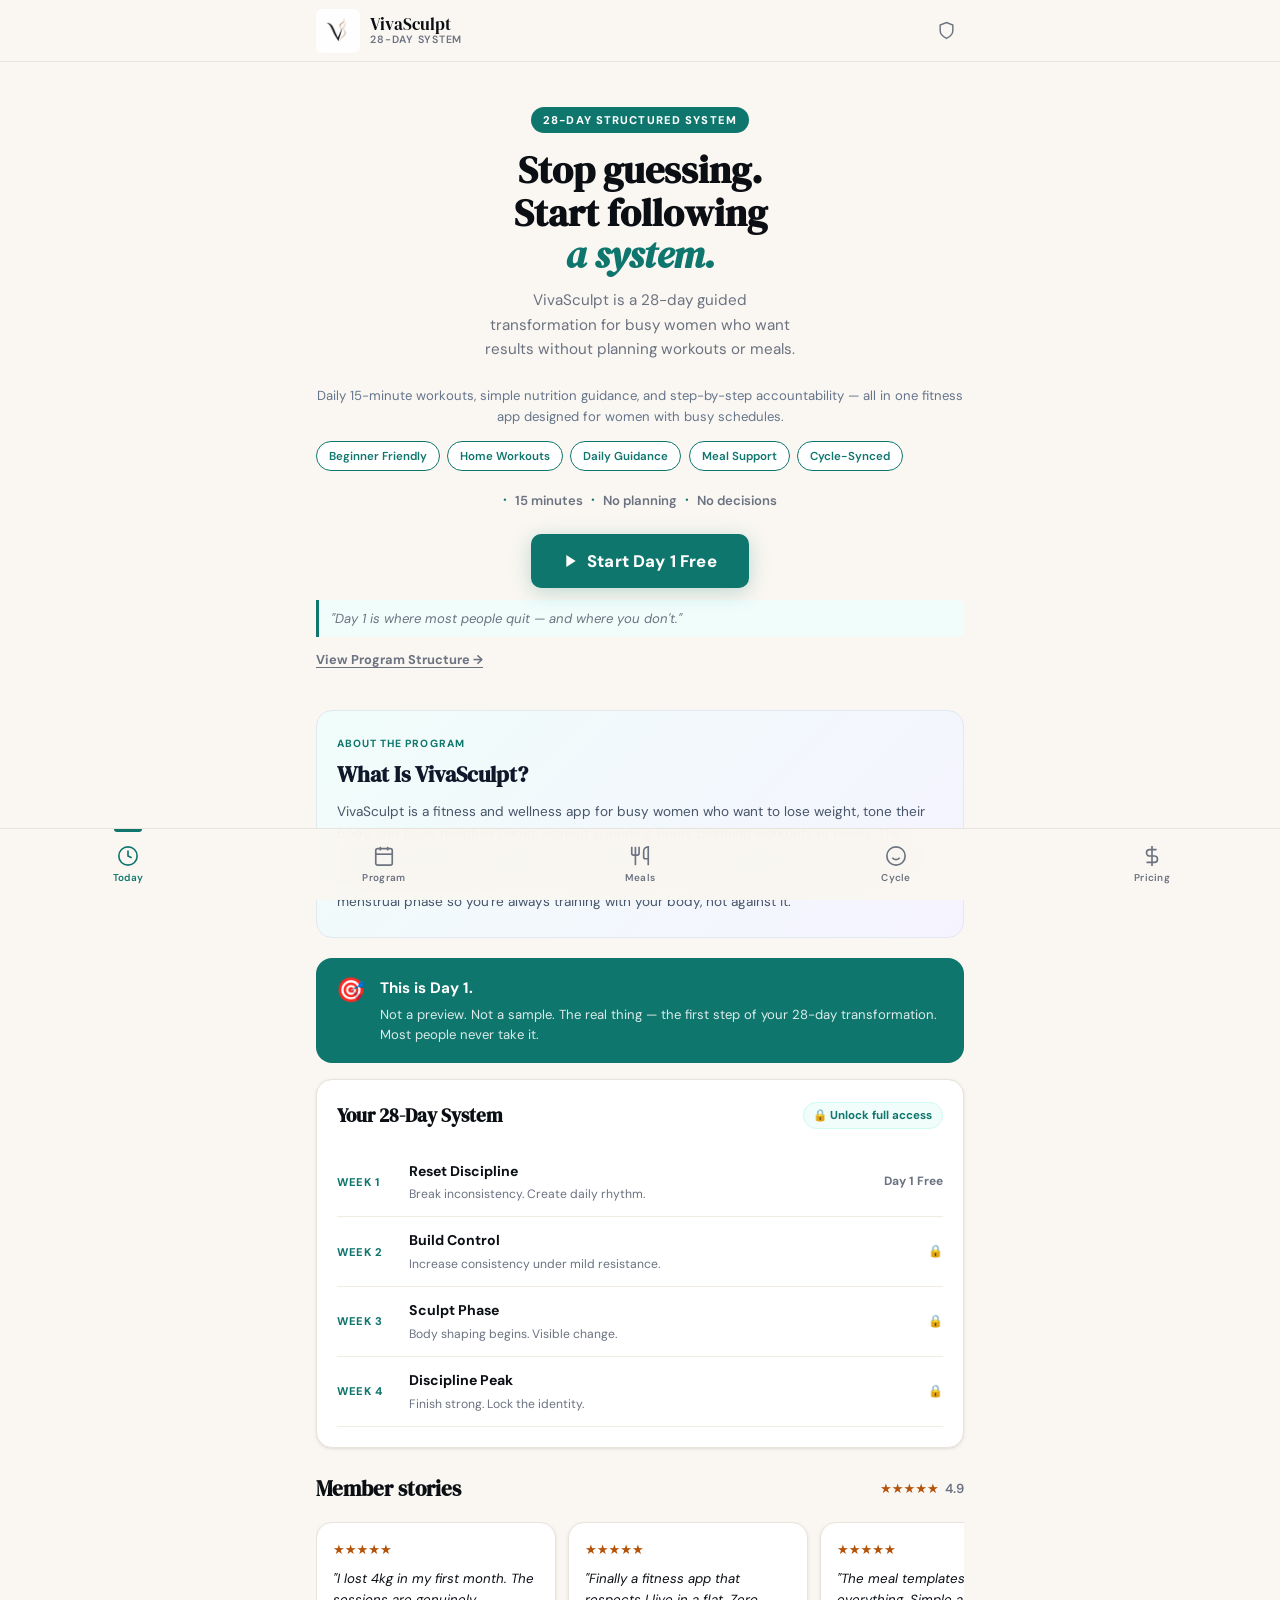
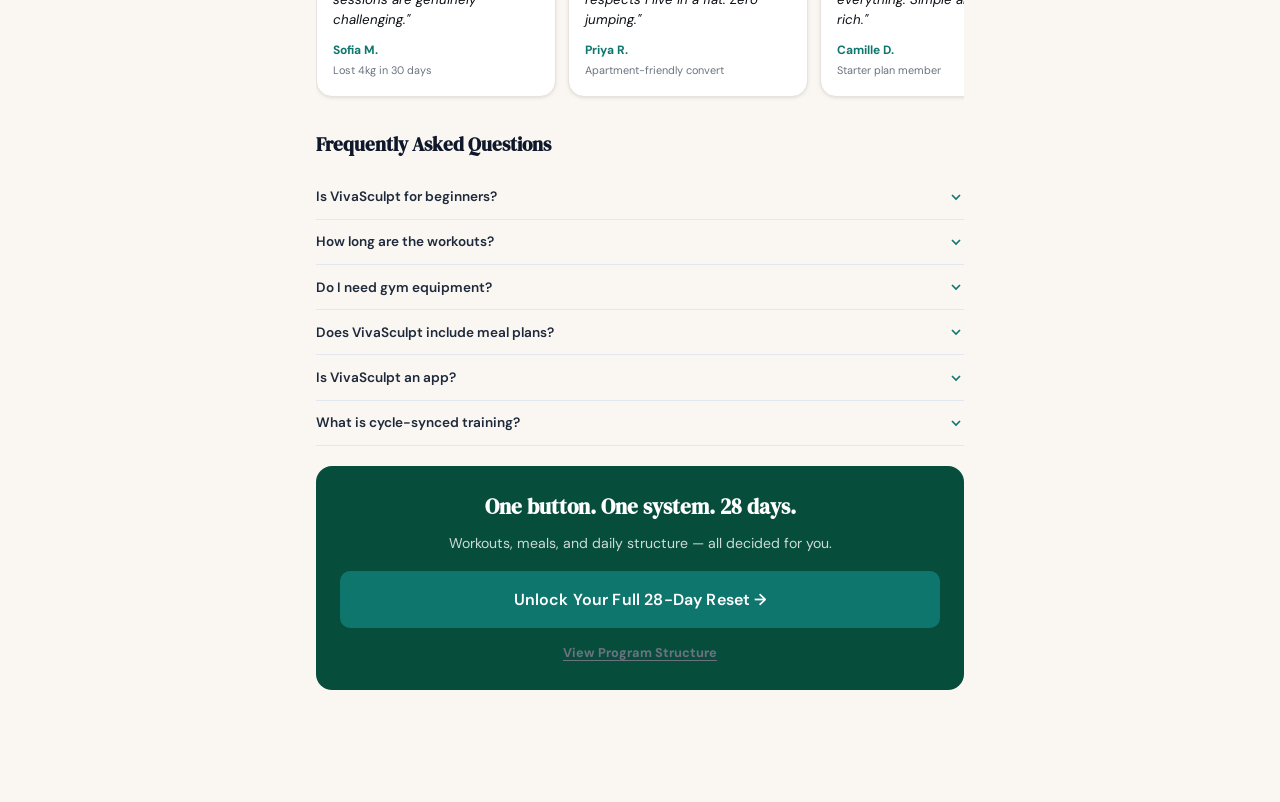
==== commit a49a09fd: "Remove 7-day trial FAQ, fix hormone map day labels" ====
--- a/index.html
+++ b/index.html
@@ -3,8 +3,17 @@
 <head>
   <meta charset="UTF-8" />
   <meta name="viewport" content="width=device-width, initial-scale=1.0, viewport-fit=cover" />
-  <meta name="description" content="VivaSculpt Studio — 28-day guided body reset system for busy women." />
+
+  <!-- ── Primary SEO ── -->
+  <title>VivaSculpt | 28-Day Fitness App for Busy Women</title>
+  <meta name="description" content="VivaSculpt is a 28-day guided fitness and wellness app for busy women featuring daily 15-minute workouts, nutrition guidance, and simple routines without meal planning stress." />
+  <meta name="author" content="VivaSculpt Studio" />
+  <meta name="keywords" content="fitness app for busy women, 15-minute workouts, guided fitness program, home workout app for women, 28-day fitness challenge, beginner-friendly fitness program, simple fitness routine for women, cycle-synced workouts" />
+  <link rel="canonical" href="https://vivasculptstudioapp.com" />
+
+  <!-- ── PWA ── -->
   <meta name="theme-color" content="#0F766E" />
+  <meta name="mobile-web-app-capable" content="yes" />
   <meta name="apple-mobile-web-app-capable" content="yes" />
   <meta name="apple-mobile-web-app-status-bar-style" content="default" />
   <meta name="apple-mobile-web-app-title" content="VivaSculpt" />
@@ -12,13 +21,241 @@
   <link rel="apple-touch-icon" href="icons/icon-192.png" />
   <link rel="icon" type="image/png" href="icons/icon-192.png" />
   <link rel="shortcut icon" href="favicon.ico" />
+
+  <!-- ── Open Graph ── -->
+  <meta property="og:type" content="website" />
+  <meta property="og:url" content="https://vivasculptstudioapp.com" />
+  <meta property="og:title" content="VivaSculpt | 28-Day Fitness App for Busy Women" />
+  <meta property="og:description" content="VivaSculpt is a 28-day guided fitness and wellness app for busy women featuring daily 15-minute workouts, nutrition guidance, and simple routines without meal planning stress." />
+  <meta property="og:image" content="https://vivasculptstudioapp.com/icons/icon-512.png" />
+  <meta property="og:site_name" content="VivaSculpt Studio" />
+
+  <!-- ── Twitter Card ── -->
+  <meta name="twitter:card" content="summary_large_image" />
+  <meta name="twitter:title" content="VivaSculpt | 28-Day Fitness App for Busy Women" />
+  <meta name="twitter:description" content="28-day guided fitness app for busy women. Daily 15-minute workouts, nutrition guidance, cycle-synced training. Day 1 is FREE." />
+  <meta name="twitter:image" content="https://vivasculptstudioapp.com/icons/icon-512.png" />
+
+  <!-- ── Structured Data ── -->
+  <script type="application/ld+json">
+  [
+    {
+      "@context": "https://schema.org",
+      "@type": "Organization",
+      "name": "VivaSculpt Studio",
+      "url": "https://vivasculptstudioapp.com",
+      "logo": "https://vivasculptstudioapp.com/icons/icon-512.png",
+      "description": "VivaSculpt Studio is a fitness and wellness company creating guided 28-day transformation programs for busy women.",
+      "contactPoint": {
+        "@type": "ContactPoint",
+        "email": "hello@vivasculptstudioapp.com",
+        "contactType": "customer support"
+      },
+      "sameAs": [
+        "https://www.instagram.com/vivasculpt.system/"
+      ]
+    },
+    {
+      "@context": "https://schema.org",
+      "@type": "SoftwareApplication",
+      "name": "VivaSculpt",
+      "applicationCategory": "HealthApplication",
+      "operatingSystem": "Web, iOS, Android",
+      "url": "https://vivasculptstudioapp.com",
+      "description": "VivaSculpt is a 28-day guided fitness and wellness app for busy women. Features daily 15-minute home workouts, cycle-synced training, nutrition guidance, and a structured accountability system.",
+      "offers": [
+        {
+          "@type": "Offer",
+          "name": "Starter Plan",
+          "price": "14.00",
+          "priceCurrency": "USD",
+          "billingIncrement": "P1M",
+          "description": "Full 28-day workout and meal system"
+        },
+        {
+          "@type": "Offer",
+          "name": "Pro Plan",
+          "price": "29.00",
+          "priceCurrency": "USD",
+          "billingIncrement": "P1M",
+          "description": "Adaptive transformation system with 5 progressive cycles"
+        }
+      ],
+      "aggregateRating": {
+        "@type": "AggregateRating",
+        "ratingValue": "4.9",
+        "reviewCount": "247"
+      }
+    },
+    {
+      "@context": "https://schema.org",
+      "@type": "FAQPage",
+      "mainEntity": [
+        {
+          "@type": "Question",
+          "name": "Is VivaSculpt for beginners?",
+          "acceptedAnswer": {
+            "@type": "Answer",
+            "text": "Yes. VivaSculpt is designed for beginners and busy women who want a simple, guided fitness routine. No experience or equipment required."
+          }
+        },
+        {
+          "@type": "Question",
+          "name": "How long are the workouts?",
+          "acceptedAnswer": {
+            "@type": "Answer",
+            "text": "Most workouts take around 15 minutes per day. The entire system is built around fitting into a busy schedule."
+          }
+        },
+        {
+          "@type": "Question",
+          "name": "Do I need gym equipment?",
+          "acceptedAnswer": {
+            "@type": "Answer",
+            "text": "No. Most workouts can be done at home with no equipment. VivaSculpt is designed as a complete home workout app for women."
+          }
+        },
+        {
+          "@type": "Question",
+          "name": "Does VivaSculpt include meal plans?",
+          "acceptedAnswer": {
+            "@type": "Answer",
+            "text": "VivaSculpt includes guided nutrition support designed to simplify healthy eating without complicated meal prep or calorie counting."
+          }
+        },
+        {
+          "@type": "Question",
+          "name": "Is VivaSculpt an app?",
+          "acceptedAnswer": {
+            "@type": "Answer",
+            "text": "Yes. VivaSculpt is a guided mobile fitness experience — a progressive web app that works on any device, with no download required from an app store."
+          }
+        },
+        {
+          "@type": "Question",
+          "name": "What is cycle-synced training?",
+          "acceptedAnswer": {
+            "@type": "Answer",
+            "text": "Cycle-synced training matches your workouts to your menstrual cycle phases — gentle yoga during your period, strength training in the follicular phase, HIIT at ovulation, and pilates in the luteal phase. VivaSculpt includes a built-in cycle calendar that automatically recommends the right workout for where you are in your cycle."
+          }
+        }
+      ]
+    }
+  ]
+  </script>
+
+  <!-- ── Fonts ── -->
   <link rel="preconnect" href="https://fonts.googleapis.com" />
   <link rel="preconnect" href="https://fonts.gstatic.com" crossorigin />
   <link href="https://fonts.googleapis.com/css2?family=DM+Sans:ital,opsz,wght@0,9..40,300;0,9..40,400;0,9..40,500;0,9..40,600;1,9..40,300&family=DM+Serif+Display:ital@0;1&display=swap" rel="stylesheet" />
   <link rel="stylesheet" href="styles.css" />
+
+  <!-- ── Analytics ── -->
   <script async src="https://www.googletagmanager.com/gtag/js?id=G-6F484WZT92"></script>
   <script>window.dataLayer=window.dataLayer||[];function gtag(){dataLayer.push(arguments);}gtag('js',new Date());gtag('config','G-6F484WZT92');</script>
-  <title>VivaSculpt Studio — 28-Day Body Reset System</title>
+
+  <!-- ── SEO Section Styles ── -->
+  <style>
+    /* What Is VivaSculpt section */
+    .seo-what-section {
+      background: linear-gradient(135deg, #f0fdfa 0%, #f5f3ff 100%);
+      border-radius: 16px;
+      padding: 1.5rem 1.25rem;
+      margin: 1.25rem 0;
+      border: 1px solid #e2e8f0;
+    }
+    .seo-what-eyebrow {
+      font-size: .65rem;
+      font-weight: 700;
+      text-transform: uppercase;
+      letter-spacing: .1em;
+      color: #0f766e;
+      margin-bottom: .5rem;
+    }
+    .seo-what-title {
+      font-family: 'DM Serif Display', serif;
+      font-size: 1.4rem;
+      color: #0f172a;
+      margin-bottom: .75rem;
+      line-height: 1.3;
+    }
+    .seo-what-body {
+      font-size: .85rem;
+      color: #475569;
+      line-height: 1.65;
+      margin: 0;
+    }
+
+    /* Benefit pills */
+    .benefit-pills {
+      display: flex;
+      flex-wrap: wrap;
+      gap: .45rem;
+      margin: .85rem 0 1rem;
+    }
+    .benefit-pill {
+      background: #fff;
+      border: 1.5px solid #0f766e;
+      color: #0f766e;
+      font-size: .72rem;
+      font-weight: 600;
+      padding: .3rem .75rem;
+      border-radius: 99px;
+      white-space: nowrap;
+    }
+
+    /* Supporting subhead */
+    .hero-supporting-sub {
+      font-size: .82rem;
+      color: #64748b;
+      line-height: 1.6;
+      margin: .5rem 0 .85rem;
+    }
+
+    /* SEO FAQ section */
+    .seo-faq-section {
+      margin: 1.25rem 0;
+    }
+    .seo-faq-title {
+      font-family: 'DM Serif Display', serif;
+      font-size: 1.2rem;
+      color: #0f172a;
+      margin-bottom: .85rem;
+    }
+    .seo-faq-item {
+      border-bottom: 1px solid #e2e8f0;
+    }
+    .seo-faq-trigger {
+      width: 100%;
+      background: none;
+      border: none;
+      padding: .85rem 0;
+      display: flex;
+      justify-content: space-between;
+      align-items: center;
+      cursor: pointer;
+      font-family: inherit;
+      font-size: .85rem;
+      font-weight: 600;
+      color: #1e293b;
+      text-align: left;
+      gap: .75rem;
+    }
+    .seo-faq-trigger svg {
+      flex-shrink: 0;
+      transition: transform .2s ease;
+      color: #0f766e;
+    }
+    .seo-faq-trigger[aria-expanded="true"] svg {
+      transform: rotate(180deg);
+    }
+    .seo-faq-answer {
+      font-size: .8rem;
+      color: #475569;
+      line-height: 1.6;
+      padding-bottom: .85rem;
+    }
+  </style>
 </head>
 <body>
 
@@ -67,6 +304,18 @@
           <h1 class="hero-title">Stop guessing.<br>Start following<br><em>a system.</em></h1>
           <p class="hero-sub">VivaSculpt is a 28-day guided transformation for busy women who want results without planning workouts or meals.</p>
 
+          <!-- Supporting subhead for SEO -->
+          <p class="hero-supporting-sub">Daily 15-minute workouts, simple nutrition guidance, and step-by-step accountability — all in one fitness app designed for women with busy schedules.</p>
+
+          <!-- Benefit pills -->
+          <div class="benefit-pills" aria-label="Key features">
+            <span class="benefit-pill">Beginner Friendly</span>
+            <span class="benefit-pill">Home Workouts</span>
+            <span class="benefit-pill">Daily Guidance</span>
+            <span class="benefit-pill">Meal Support</span>
+            <span class="benefit-pill">Cycle-Synced</span>
+          </div>
+
           <!-- Commitment hook -->
           <div class="commitment-hook">
             <span class="hook-dot">·</span> 15 minutes
@@ -86,6 +335,13 @@
           <!-- Secondary CTA -->
           <button class="btn-secondary-cta" onclick="switchTab('program')">View Program Structure →</button>
         </div>
+
+        <!-- What Is VivaSculpt — SEO section -->
+        <section class="seo-what-section" aria-label="About VivaSculpt">
+          <div class="seo-what-eyebrow">About the program</div>
+          <h2 class="seo-what-title">What Is VivaSculpt?</h2>
+          <p class="seo-what-body">VivaSculpt is a fitness and wellness app for busy women who want to lose weight, tone their body, and build healthier habits without spending hours planning workouts or meals. The program combines short daily workouts, guided nutrition, accountability, and structure into a simple 28-day system. Workouts are cycle-synced — automatically matched to your menstrual phase so you're always training with your body, not against it.</p>
+        </section>
 
         <!-- Day 1 identity block -->
         <div class="day1-identity-block">
@@ -111,6 +367,59 @@
           </div>
           <div class="reviews-track" id="reviews-track-free"></div>
         </div>
+
+        <!-- SEO FAQ Section -->
+        <section class="seo-faq-section" aria-label="Frequently Asked Questions">
+          <h2 class="seo-faq-title">Frequently Asked Questions</h2>
+
+          <div class="seo-faq-item">
+            <button class="seo-faq-trigger" aria-expanded="false" type="button">
+              Is VivaSculpt for beginners?
+              <svg width="16" height="16" viewBox="0 0 24 24" fill="none" stroke="currentColor" stroke-width="2.5" aria-hidden="true"><polyline points="6,9 12,15 18,9"/></svg>
+            </button>
+            <div class="seo-faq-answer" hidden>Yes. VivaSculpt is designed for beginners and busy women who want a simple, guided fitness routine. No experience or equipment required.</div>
+          </div>
+
+          <div class="seo-faq-item">
+            <button class="seo-faq-trigger" aria-expanded="false" type="button">
+              How long are the workouts?
+              <svg width="16" height="16" viewBox="0 0 24 24" fill="none" stroke="currentColor" stroke-width="2.5" aria-hidden="true"><polyline points="6,9 12,15 18,9"/></svg>
+            </button>
+            <div class="seo-faq-answer" hidden>Most workouts take around 15 minutes per day. The entire system is built around fitting into a busy schedule — no hour-long gym sessions required.</div>
+          </div>
+
+          <div class="seo-faq-item">
+            <button class="seo-faq-trigger" aria-expanded="false" type="button">
+              Do I need gym equipment?
+              <svg width="16" height="16" viewBox="0 0 24 24" fill="none" stroke="currentColor" stroke-width="2.5" aria-hidden="true"><polyline points="6,9 12,15 18,9"/></svg>
+            </button>
+            <div class="seo-faq-answer" hidden>No. Most workouts can be done at home with no equipment. VivaSculpt is a complete home workout app for women — just a small clear floor space is enough.</div>
+          </div>
+
+          <div class="seo-faq-item">
+            <button class="seo-faq-trigger" aria-expanded="false" type="button">
+              Does VivaSculpt include meal plans?
+              <svg width="16" height="16" viewBox="0 0 24 24" fill="none" stroke="currentColor" stroke-width="2.5" aria-hidden="true"><polyline points="6,9 12,15 18,9"/></svg>
+            </button>
+            <div class="seo-faq-answer" hidden>VivaSculpt includes guided nutrition support designed to simplify healthy eating without complicated meal prep or calorie counting. Starter includes basic meal templates; Pro includes full 28-day rotating meal plans with macros.</div>
+          </div>
+
+          <div class="seo-faq-item">
+            <button class="seo-faq-trigger" aria-expanded="false" type="button">
+              Is VivaSculpt an app?
+              <svg width="16" height="16" viewBox="0 0 24 24" fill="none" stroke="currentColor" stroke-width="2.5" aria-hidden="true"><polyline points="6,9 12,15 18,9"/></svg>
+            </button>
+            <div class="seo-faq-answer" hidden>Yes. VivaSculpt is a guided mobile fitness experience — a progressive web app (PWA) that works on any device and can be added to your home screen. No app store download required.</div>
+          </div>
+
+          <div class="seo-faq-item">
+            <button class="seo-faq-trigger" aria-expanded="false" type="button">
+              What is cycle-synced training?
+              <svg width="16" height="16" viewBox="0 0 24 24" fill="none" stroke="currentColor" stroke-width="2.5" aria-hidden="true"><polyline points="6,9 12,15 18,9"/></svg>
+            </button>
+            <div class="seo-faq-answer" hidden>Cycle-synced training matches your workouts to your menstrual cycle phases. Gentle yoga during your period, strength training in the follicular phase, HIIT at ovulation, and pilates in the luteal phase. VivaSculpt includes a built-in cycle calendar that automatically recommends the right workout for your body.</div>
+          </div>
+        </section>
 
         <div class="cta-block">
           <h3>One button. One system. 28 days.</h3>
@@ -124,11 +433,7 @@
 
       <!-- PAID VIEW -->
       <div id="paid-today" class="hidden">
-
-        <!-- Identity bar -->
         <div id="identity-bar" class="identity-bar"></div>
-
-        <!-- Re-entry banner -->
         <div id="re-entry-banner" class="re-entry-banner hidden">
           <span style="font-size:1.4rem">💪</span>
           <div style="flex:1">
@@ -137,8 +442,6 @@
           </div>
           <button onclick="document.getElementById('re-entry-banner').classList.add('hidden')" style="background:none;border:none;color:var(--emerald);font-weight:700;cursor:pointer;font-family:inherit;font-size:.85rem;white-space:nowrap">Resume →</button>
         </div>
-
-        <!-- Progress -->
         <div class="progress-header">
           <div class="progress-meta">
             <span id="progress-day-label" class="progress-day">Day 1 of 28</span>
@@ -147,16 +450,12 @@
           <div class="progress-bar-wrap"><div class="progress-bar-fill" id="progress-bar-fill" style="width:0%"></div></div>
           <div class="week-label" id="week-label">Week 1 — Reset Discipline</div>
         </div>
-
-        <!-- Streak -->
         <div class="streak-bar" id="streak-bar">
           <span class="streak-fire">🔥</span>
           <span id="streak-count">0</span>
           <span class="streak-text">days disciplined</span>
           <span id="missed-warning" class="missed-warning hidden">⚠️ Don't break your streak today</span>
         </div>
-
-        <!-- Mission card -->
         <div class="mission-card" id="mission-card">
           <div class="mission-header">
             <div class="mission-day-num" id="mission-day-num">Day 1</div>
@@ -180,8 +479,6 @@
             <button class="btn-done-day" id="btn-done-day">✓ Mark as Done</button>
           </div>
         </div>
-
-        <!-- Recovery day -->
         <div class="recovery-card hidden" id="recovery-card">
           <div class="recovery-icon">🧘</div>
           <div class="recovery-title" id="recovery-title">Active Recovery</div>
@@ -189,16 +486,12 @@
           <div class="mission-meal" id="recovery-meal"></div>
           <button class="btn-done-day" id="btn-done-recovery" style="margin-top:1rem;width:100%">✓ Recovery Complete</button>
         </div>
-
-        <!-- Completed state -->
         <div class="completed-card hidden" id="completed-card">
           <div style="font-size:3rem;margin-bottom:.5rem">✅</div>
           <div class="completed-title">Done for today.</div>
           <div class="completed-sub" id="completed-sub">Come back tomorrow.</div>
           <div class="streak-reward" id="streak-reward"></div>
         </div>
-
-        <!-- Locked future days -->
         <div class="locked-preview" id="locked-preview"></div>
       </div>
     </section>
@@ -304,18 +597,14 @@
         <p class="section-sub">Cancel anytime. No hidden fees.</p>
       </div>
       <div id="active-plan-card" class="card active-plan-card hidden"></div>
-
-      <!-- Tier positioning labels -->
       <div class="tier-intro">
         <div class="tier-pill free">Free → Awareness + identity shift</div>
         <div class="tier-pill starter">Starter → Structure (discipline system)</div>
         <div class="tier-pill pro">Pro → Intelligence (adaptive system)</div>
       </div>
-
       <div class="pricing-grid">
-        <!-- STARTER -->
         <div class="plan-card" id="plan-starter">
-          <div class="plan-badge trial-badge">7‑day free trial</div>
+          <div class="plan-badge trial-badge">Day 1 Free</div>
           <div class="plan-name">Starter</div>
           <div class="plan-price">$14<span>/mo</span></div>
           <div class="plan-subtitle">28-Day Structured System</div>
@@ -332,8 +621,6 @@
             <p class="pay-note">Powered by PayPal · Cancel anytime</p>
           </div>
         </div>
-
-        <!-- PRO — DOMINANT -->
         <div class="plan-card plan-card--pro plan-card--featured" id="plan-pro">
           <div class="plan-badge pro-badge">⭐ Best value</div>
           <div class="plan-name">Pro</div>
@@ -354,7 +641,7 @@
           </div>
         </div>
       </div>
-      <div class="pricing-legal">Subscriptions renew automatically. Cancel before renewal to avoid charges. Starter trial renews at $14/mo. Pro at $29/mo immediately. Payments via PayPal.</div>
+      <div class="pricing-legal">Subscriptions renew automatically. Cancel before renewal to avoid charges. Starter renews at $14/mo. Pro at $29/mo immediately. Payments via PayPal.</div>
       <div class="faq-section"><h3 class="faq-title">Common questions</h3><div id="faq-list"></div></div>
       <div class="footer-links">
         <button class="link-btn" data-modal="terms">Terms</button><span>·</span>
@@ -508,7 +795,7 @@
         <h3>1. Acceptance</h3><p>By using VivaSculpt Studio you agree to these Terms.</p>
         <h3>2. Eligibility</h3><p>You must be 18+ or have verifiable parental consent.</p>
         <h3>3. Health &amp; Fitness Disclaimer</h3><p>All content is for general wellness only — <strong>not medical advice</strong>. Consult a healthcare professional before starting any new exercise or diet programme. You participate at your own risk.</p>
-        <h3>4. Subscriptions &amp; Billing</h3><p>Starter: 7-day free trial, then $14/month. Pro: $29/month, no trial. All payments via PayPal. Cancel anytime before renewal. No refunds for partial periods unless required by applicable law.</p>
+        <h3>4. Subscriptions &amp; Billing</h3><p>Starter: $14/month. Day 1 is free to try. Pro: $29/month, no trial. All payments via PayPal. Cancel anytime before renewal. No refunds for partial periods unless required by applicable law.</p>
         <h3>5. Intellectual Property</h3>
         <p>All content on VivaSculpt Studio — including but not limited to the 28-day programme structure, workout sequences, meal templates, cycle system, brand name, logo, copy, design, and underlying software — is the exclusive intellectual property of VivaSculpt Studio and is protected by applicable copyright, trademark, and intellectual property laws.</p>
         <p>You are granted a limited, non-exclusive, non-transferable, revocable personal licence to use the Service for your own personal, non-commercial purposes only. You may not:</p>
@@ -520,11 +807,11 @@
           <li>Reverse-engineer or attempt to replicate the VivaSculpt system</li>
           <li>Use our content to train AI models or automated systems</li>
         </ul>
-        <p>Violations may result in immediate account termination and legal action. To request commercial licensing, contact hello@vivasculptstudioapp.com.</p>
-        <h3>6. DMCA &amp; Copyright Infringement</h3><p>If you believe any content on this platform infringes your copyright, contact hello@vivasculptstudioapp.com with: (a) identification of the copyrighted work; (b) identification of the infringing material; (c) your contact information; (d) a statement of good faith belief; (e) a statement of accuracy under penalty of perjury.</p>
+        <p>Violations may result in immediate account termination and legal action.</p>
+        <h3>6. DMCA &amp; Copyright Infringement</h3><p>Contact hello@vivasculptstudioapp.com with: (a) identification of the copyrighted work; (b) identification of the infringing material; (c) your contact information; (d) a statement of good faith belief; (e) a statement of accuracy under penalty of perjury.</p>
         <h3>7. Acceptable Use</h3><p>Do not reproduce, resell, or circumvent access controls.</p>
         <h3>8. Limitation of Liability</h3><p>To the fullest extent permitted by law, VivaSculpt Studio shall not be liable for indirect or consequential damages. Total liability capped at 3 months of payments.</p>
-        <h3>9. Governing Law &amp; Disputes</h3><p>These Terms are governed by applicable law. Any dispute shall first be attempted to be resolved by good-faith negotiation via hello@vivasculptstudioapp.com before any formal proceedings.</p>
+        <h3>9. Governing Law &amp; Disputes</h3><p>Any dispute shall first be attempted to be resolved by good-faith negotiation via hello@vivasculptstudioapp.com before any formal proceedings.</p>
         <h3>10. Contact</h3><p>hello@vivasculptstudioapp.com</p>
       </div>
     </div>
@@ -582,12 +869,8 @@
         🔒 This cycle requires Pro. Upgrade to continue your transformation.
         <button id="ct-pro-btn" class="btn-primary" style="width:100%;margin-top:.75rem" onclick="closeModal('modal-cycle-transition');switchTab('pricing')">Upgrade to Pro →</button>
       </div>
-      <button id="ct-start-btn" class="btn-primary" style="width:100%;margin-top:1rem" onclick="startNextCycle()">
-        Start Next Cycle →
-      </button>
-      <button class="btn-outline" style="width:100%;margin-top:.5rem" onclick="closeModal('modal-cycle-transition')">
-        Stay in current cycle
-      </button>
+      <button id="ct-start-btn" class="btn-primary" style="width:100%;margin-top:1rem" onclick="startNextCycle()">Start Next Cycle →</button>
+      <button class="btn-outline" style="width:100%;margin-top:.5rem" onclick="closeModal('modal-cycle-transition')">Stay in current cycle</button>
     </div>
   </div>
 
@@ -595,7 +878,21 @@
   <script src="cycles.js"></script>
   <script src="app.js"></script>
   <script src="calendar.js"></script>
-  <script src="cycle-phase.js?v=1.2"></script>
+  <script src="cycle-phase.js"></script>
+  <script src="exercise-images.js"></script>
+
+  <!-- ── SEO FAQ accordion ── -->
+  <script>
+    document.querySelectorAll('.seo-faq-trigger').forEach(function(btn) {
+      btn.addEventListener('click', function() {
+        var expanded = btn.getAttribute('aria-expanded') === 'true';
+        btn.setAttribute('aria-expanded', !expanded);
+        var answer = btn.nextElementSibling;
+        if (answer) answer.hidden = expanded;
+      });
+    });
+  </script>
+
   <script>
     if ('serviceWorker' in navigator) {
       window.addEventListener('load', function() {
